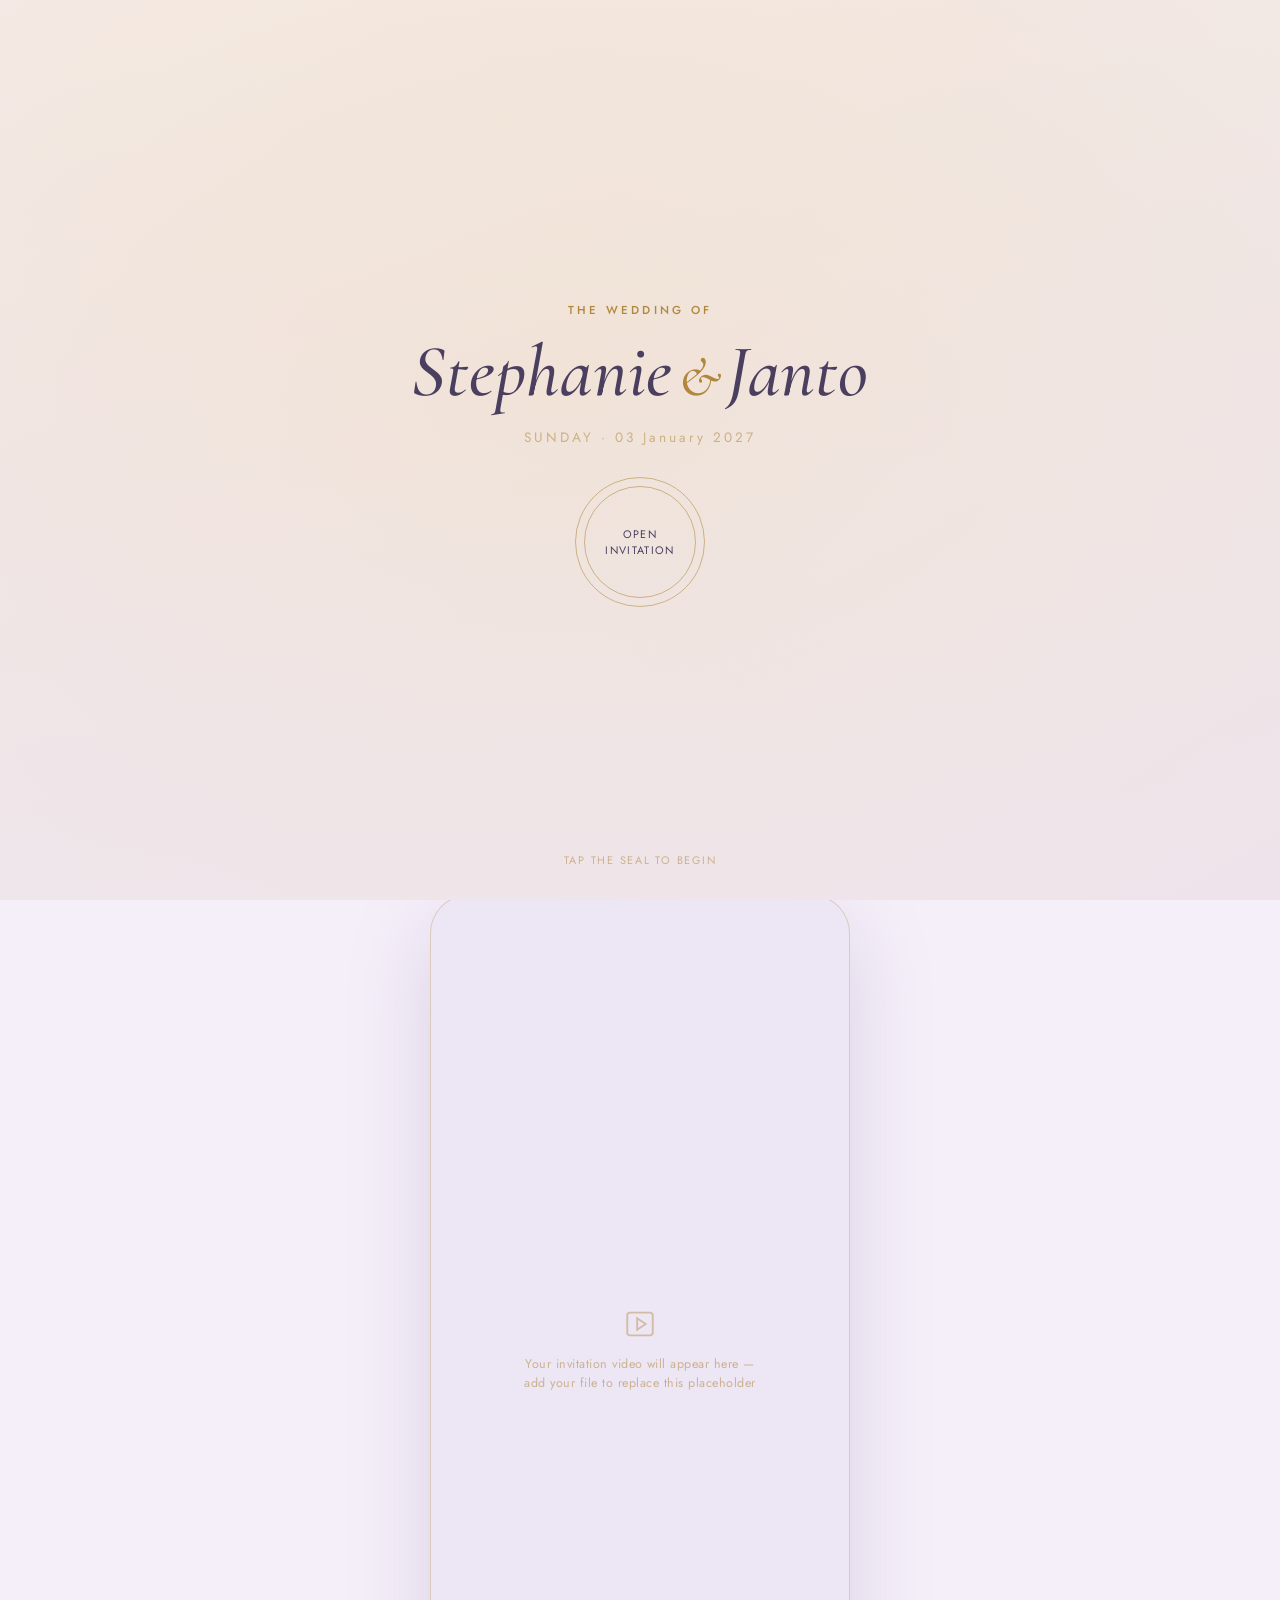
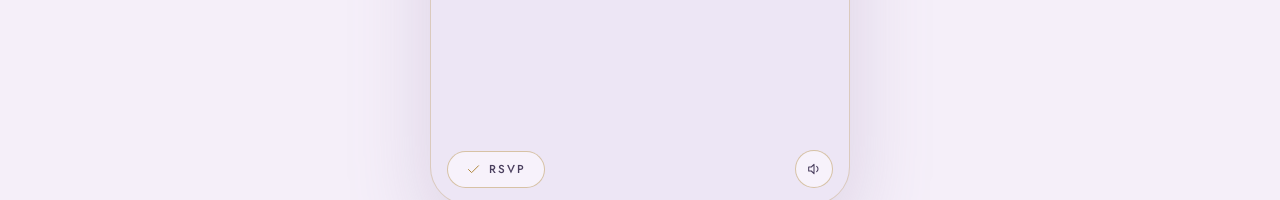
==== index.html @ 6a2a3f67 "add validation for guest invitation links with error message display" ====
<!DOCTYPE html>
<html lang="en">
<head>
<meta charset="UTF-8">
<meta name="viewport" content="width=device-width, initial-scale=1.0, viewport-fit=cover">
<title>The Wedding of Stephanie &amp; Janto</title>

<link rel="preconnect" href="https://fonts.googleapis.com">
<link rel="preconnect" href="https://fonts.gstatic.com" crossorigin>
<link href="https://fonts.googleapis.com/css2?family=Cormorant+Garamond:ital,wght@0,400;0,500;0,600;1,500;1,600&family=Jost:wght@300;400;500;600&display=swap" rel="stylesheet">

<style>
  /* ============================
     TOKENS
     ============================ */
  :root{
    --ink:        #EDE6F5;   /* misty lilac — page base */
    --ink-deep:   #F5EFF9;   /* pale moonlight */
    --parchment:  #4A3F5E;   /* deep plum — primary text */
    --gold:       #B0873C;   /* antique fairy-gold, readable on light */
    --gold-soft:  rgba(176,135,60,.55);
    --rose:       #D98BA0;   /* blush */
    --charcoal:   #443A57;   /* body text */
    --font-display: 'Cormorant Garamond', serif;
    --font-body:    'Jost', sans-serif;
    --ease: cubic-bezier(.65,0,.35,1);
  }

  *{ box-sizing:border-box; margin:0; padding:0; }
  html{
    scroll-behavior:smooth;
    scrollbar-width:none;       /* Firefox */
    -ms-overflow-style:none;    /* old Edge/IE */
  }
  html::-webkit-scrollbar{ display:none; }  /* Chrome / Safari / new Edge */
  body{
    background:var(--ink);
    color:var(--charcoal);
    font-family:var(--font-body);
    -webkit-font-smoothing:antialiased;
    overflow-x:hidden;
    scrollbar-width:none;
    -ms-overflow-style:none;
  }
  body::-webkit-scrollbar{ display:none; }
  img,video{ max-width:100%; display:block; }
  a{ color:inherit; text-decoration:none; }
  button{ font-family:inherit; cursor:pointer; border:none; background:none; }

  :focus-visible{ outline:2px solid var(--gold); outline-offset:4px; }

  .eyebrow{
    font-family:var(--font-body);
    font-size:.72rem;
    letter-spacing:.28em;
    text-transform:uppercase;
    color:var(--gold);
    font-weight:500;
  }
  .eyebrow.center{ text-align:center; }

  /* ============================
     COVER
     ============================ */
  .cover{
    position:relative;
    height:100vh;
    height:100svh;
    min-height:560px;
    width:100%;
    background:var(--ink);
    overflow:hidden;
    display:flex;
    align-items:center;
    justify-content:center;
    text-align:center;
    color:var(--parchment);
  }

  /* Real background video goes here — see comment near <video class="cover-video"> below.
     Until you add one, an animated gradient + drifting sparks stand in for it. */
  .cover-video{
    position:absolute;
    inset:0;
    width:100%;
    height:100%;
    object-fit:cover;
    opacity:.55;
  }

  .cover-ambient{
    position:absolute;
    inset:0;
    background:
      radial-gradient(ellipse at 20% 20%, rgba(240,214,160,.45), transparent 55%),
      radial-gradient(ellipse at 80% 85%, rgba(226,168,190,.42), transparent 55%),
      linear-gradient(160deg, var(--ink-deep), var(--ink) 55%, #DCE8DD 100%);
    background-size:220% 220%;
    animation:driftBg 18s ease-in-out infinite;
  }
  @keyframes driftBg{
    0%,100%{ background-position:0% 30%; }
    50%{ background-position:100% 70%; }
  }

  .spark{
    position:absolute;
    bottom:-10px;
    width:4px;
    height:4px;
    border-radius:50%;
    background:var(--rose);
    opacity:0;
    box-shadow:0 0 6px rgba(217,139,160,.7);
    filter:blur(.3px);
    animation-name:floatUp;
    animation-timing-function:linear;
    animation-iteration-count:infinite;
  }
  @keyframes floatUp{
    0%{ transform:translateY(0) translateX(0); opacity:0; }
    10%{ opacity:.8; }
    90%{ opacity:.5; }
    100%{ transform:translateY(-110svh) translateX(var(--drift,20px)); opacity:0; }
  }

  .cover-veil{
    position:absolute; inset:0;
    background:linear-gradient(180deg, rgba(237,230,245,0) 0%, rgba(237,230,245,.45) 100%);
    pointer-events:none;
  }

  .cover-content{
    position:relative;
    z-index:2;
    padding:0 1.5rem;
    transition:opacity .9s var(--ease), transform .9s var(--ease);
  }

  .cover-content .eyebrow{ margin-bottom:.9rem; }

  .couple-names{
    font-family:var(--font-display);
    font-weight:500;
    font-style:italic;
    font-size:clamp(2.6rem, 9vw, 4.6rem);
    line-height:1.05;
    letter-spacing:.01em;
  }
  .couple-names .amp{
    display:inline-block;
    color:var(--gold);
    font-size:.75em;
    padding:0 .1em;
  }

  .cover-date{
    margin-top:1.1rem;
    font-size:.85rem;
    letter-spacing:.22em;
    color:var(--gold-soft);
  }

  /* ---- personalized "to:" block, filled in by JS from the link's ?to= param ---- */
  .guest-block{
    display:none;
    margin-top:1.7rem;
  }
  .guest-block.show{ display:block; }
  .guest-name{
    font-family:var(--font-display);
    font-style:italic;
    font-size:clamp(1.3rem, 4.5vw, 1.7rem);
    margin-top:.3rem;
    color:var(--parchment);
  }

  .seal-btn{
    position:relative;
    width:112px; height:112px;
    margin:2.4rem auto 0;
    border-radius:50%;
    border:1px solid var(--gold-soft);
    display:flex; align-items:center; justify-content:center;
    color:var(--parchment);
    transition:transform .5s var(--ease), opacity .6s var(--ease);
  }
  .seal-ring{
    position:absolute; inset:-10px;
    border:1px solid var(--gold-soft);
    border-radius:50%;
    animation:spin 22s linear infinite;
  }
  @keyframes spin{ to{ transform:rotate(360deg); } }
  .seal-label{
    font-family:var(--font-body);
    font-size:.68rem;
    letter-spacing:.12em;
    text-transform:uppercase;
    line-height:1.5;
  }
  .seal-btn:hover .seal-label{ color:var(--gold); }

  .scroll-hint{
    position:absolute;
    bottom:2rem; left:50%;
    transform:translateX(-50%);
    z-index:2;
    font-size:.68rem;
    letter-spacing:.16em;
    text-transform:uppercase;
    color:var(--gold-soft);
    transition:opacity .5s var(--ease);
  }

  /* neutral state shown when the ?g= code is missing from the guest list */
  .invalid-note{
    display:none;
    margin:2rem auto 0;
    max-width:300px;
    font-family:var(--font-body);
    font-size:.8rem;
    line-height:1.7;
    letter-spacing:.03em;
    color:var(--parchment);
    opacity:.85;
  }
  .cover.is-invalid .seal-btn,
  .cover.is-invalid .guest-block,
  .cover.is-invalid .cover-date,
  .cover.is-invalid .scroll-hint{ display:none; }
  .cover.is-invalid .invalid-note{ display:block; }

  /* state when the seal has been opened */
  .cover.is-open .cover-content{ opacity:0; transform:translateY(-16px) scale(.97); pointer-events:none; }
  .cover.is-open .scroll-hint{ opacity:0; }
  .cover.is-open .seal-btn{ transform:scale(1.4); opacity:0; }

  /* ============================
     MAIN INVITATION VIDEO
     Fills the entire screen on mobile (this is where the schedule,
     venue, RSVP info, and thank-you note all live now — inside the
     video itself). On wider screens it sits in a phone-shaped frame
     so it doesn't stretch into an oversized letterboxed rectangle.
     ============================ */
  main{ background:var(--ink-deep); }

  .video-section{
    position:relative;
    width:100%;
    height:100vh;
    height:100svh;
    background:var(--ink-deep);
    overflow:hidden;
  }

  .video-inner{
    position:relative;
    width:100%;
    height:100%;
    overflow:hidden;
    background:var(--ink);
  }

  .main-video{
    position:absolute;
    inset:0;
    width:100%;
    height:100%;
    object-fit:cover;
  }

  .video-placeholder{
    position:absolute; inset:0;
    display:flex; flex-direction:column; align-items:center; justify-content:center;
    gap:.9rem;
    color:var(--gold-soft);
    padding:2rem;
    text-align:center;
  }
  .video-placeholder svg{ width:34px; height:34px; opacity:.8; }
  .video-placeholder p{
    font-size:.78rem;
    letter-spacing:.04em;
    line-height:1.5;
    max-width:240px;
  }

  /* personalized caption that fades over the video briefly when it starts */
  .video-caption{
    position:absolute;
    top:9%;
    left:50%;
    transform:translateX(-50%);
    z-index:3;
    text-align:center;
    padding:.7rem 1.6rem;
    border-radius:2px;
    background:linear-gradient(180deg, rgba(245,239,249,.65), transparent);
    opacity:0;
    transition:opacity 1s var(--ease);
    pointer-events:none;
  }
  .video-caption.show{ opacity:1; }
  .video-caption p{
    font-family:var(--font-display);
    font-style:italic;
    color:var(--parchment);
    font-size:clamp(1.1rem, 4vw, 1.4rem);
    margin-top:.2rem;
  }

  /* minimal custom control — replaces the native browser video toolbar */
  .mute-btn{
    position:absolute;
    right:16px;
    bottom:max(16px, env(safe-area-inset-bottom));
    z-index:4;
    width:38px; height:38px;
    border-radius:50%;
    background:rgba(255,252,255,.55);
    backdrop-filter:blur(3px);
    border:1px solid rgba(176,135,60,.45);
    display:flex; align-items:center; justify-content:center;
  }
  .mute-btn svg{ width:16px; height:16px; stroke:var(--parchment); }
  .mute-btn .icon-muted{ display:none; }
  .mute-btn.is-muted .icon-on{ display:none; }
  .mute-btn.is-muted .icon-muted{ display:block; }

  /* RSVP pill — mirrors the mute button, sits bottom-left over the video */
  .rsvp-btn{
    position:absolute;
    left:16px;
    bottom:max(16px, env(safe-area-inset-bottom));
    z-index:4;
    display:inline-flex;
    align-items:center;
    gap:.5rem;
    padding:.6rem 1.15rem;
    border-radius:999px;
    background:rgba(255,252,255,.55);
    backdrop-filter:blur(3px);
    border:1px solid rgba(176,135,60,.45);
    color:var(--parchment);
    font-family:var(--font-body);
    font-size:.72rem;
    letter-spacing:.16em;
    text-transform:uppercase;
    font-weight:500;
    transition:background .3s var(--ease), border-color .3s var(--ease);
  }
  .rsvp-btn:hover{ background:rgba(176,135,60,.18); border-color:var(--gold); }
  .rsvp-btn svg{ width:15px; height:15px; stroke:var(--gold); }

  @media (min-width:780px){
    .video-section{
      display:flex;
      align-items:center;
      justify-content:center;
      padding:3rem;
    }
    .video-inner{
      width:min(420px, 92vw);
      aspect-ratio:9/19.5;
      height:auto;
      border-radius:38px;
      border:1px solid rgba(176,135,60,.3);
      box-shadow:0 30px 80px rgba(150,130,175,.28);
    }
  }

  @media (prefers-reduced-motion: reduce){
    html{ scroll-behavior:auto; }
    .cover-ambient, .seal-ring, .spark{ animation:none !important; }
  }
</style>
</head>
<body>

  <!-- ============================
       COVER
       Swap in a real ambient/background video by uncommenting the
       <source> line below and pointing it at your file. Until then,
       the animated gradient + drifting sparks behind it fill the space.
       ============================ -->
  <section class="cover" id="cover">
    <video class="cover-video" id="coverVideo" autoplay muted loop playsinline>
      <!-- <source src="assets/videos/cover-background.mp4" type="video/mp4"> -->
    </video>
    <div class="cover-ambient" aria-hidden="true"></div>
    <div class="cover-veil"></div>

    <div class="cover-content">
      <p class="eyebrow">The Wedding Of</p>
      <h1 class="couple-names">Stephanie<span class="amp">&amp;</span>Janto</h1>
      <p class="cover-date">SUNDAY · 03 January 2027</p>

      <div class="guest-block" id="guestBlock">
        <p class="eyebrow">To</p>
        <p class="guest-name" id="guestName"></p>
      </div>

      <button class="seal-btn" id="openBtn" aria-label="Open the wedding invitation">
        <span class="seal-ring" aria-hidden="true"></span>
        <span class="seal-label">Open<br>Invitation</span>
      </button>

      <p class="invalid-note" id="invalidNote">
        This invitation link isn&rsquo;t valid.<br>
        Please use the personal link sent to you, or reach out to Stephanie &amp; Janto.
      </p>
    </div>

    <p class="scroll-hint" id="scrollHint">Tap the seal to begin</p>
  </section>

  <main id="mainContent">
    <!-- ============================
         MAIN INVITATION VIDEO
         Uncomment the <source> line and point it at your real file
         (e.g. main-invitation.mp4). This one video now carries the
         schedule, venue, and RSVP info, so there's nothing else on
         the page below the cover.
         ============================ -->
    <section class="video-section">
      <div class="video-inner" id="videoInner">
        <video class="main-video" id="mainVideo" playsinline preload="metadata">
          <!-- <source src="assets/videos/main-invitation.mp4" type="video/mp4"> -->
        </video>
        <div class="video-placeholder" id="videoPlaceholder">
          <svg viewBox="0 0 24 24" fill="none" stroke="currentColor" stroke-width="1.3">
            <polygon points="10 8 16 12 10 16 10 8"></polygon>
            <rect x="3" y="4" width="18" height="16" rx="2"></rect>
          </svg>
          <p>Your invitation video will appear here — add your file to replace this placeholder</p>
        </div>
        <div class="video-caption" id="videoCaption">
          <p class="eyebrow" style="color:var(--gold)">For</p>
          <p id="captionName"></p>
        </div>
        <button class="mute-btn" id="muteBtn" aria-label="Mute or unmute video">
          <svg class="icon-on" viewBox="0 0 24 24" fill="none" stroke-linecap="round" stroke-linejoin="round" stroke-width="1.6">
            <polygon points="4 9 8 9 12 5 12 19 8 15 4 15 4 9"></polygon>
            <path d="M16 8a5 5 0 0 1 0 8"></path>
          </svg>
          <svg class="icon-muted" viewBox="0 0 24 24" fill="none" stroke-linecap="round" stroke-linejoin="round" stroke-width="1.6">
            <polygon points="4 9 8 9 12 5 12 19 8 15 4 15 4 9"></polygon>
            <line x1="16" y1="8" x2="21" y2="13"></line>
            <line x1="21" y1="8" x2="16" y2="13"></line>
          </svg>
        </button>
        <a class="rsvp-btn" id="rsvpBtn" href="#" target="_blank" rel="noopener">
          <svg viewBox="0 0 24 24" fill="none" stroke-linecap="round" stroke-linejoin="round" stroke-width="1.6">
            <path d="M20 6L9 17l-5-5"></path>
          </svg>
          RSVP
        </a>
      </div>
    </section>
  </main>

<script>
  // ============================================================
  //  GUEST LIST  —  the only names that get a personalized invite
  //  ------------------------------------------------------------
  //  Each guest gets a private code; their link is  yoursite.com/?g=CODE
  //  Add one line per guest below:  code : 'Full Name'.
  //
  //  Pick codes that are hard to guess (6+ random chars), e.g.
  //  the sample ones below. Give each guest ONLY their own link.
  //
  //  NOTE: because this is a static page with no server, the list
  //  still lives in the page source — anyone opening DevTools can
  //  read it. This stops casual link-editing / param-swapping; it
  //  is not a hard security wall. The reception's own name check
  //  at the door remains the real gate.
  // ============================================================
 var GUESTS = {
    'wnp25d': 'Julio Kolopitawondal',
  };

  // ---- read the invite code from the link, e.g. yoursite.com/?g=k7f2a9 ----
  var inviteCode = (new URLSearchParams(window.location.search).get('g') || '').trim();
  var guestName = null;
  var invalidInvite = false;

  if (inviteCode){
    if (Object.prototype.hasOwnProperty.call(GUESTS, inviteCode)){
      guestName = GUESTS[inviteCode];
    } else {
      // code present but not on the list → block, show neutral message
      invalidInvite = true;
    }
  }
  // (no code at all → generic invite: names + seal, but no personalized "To:")

  if (invalidInvite){
    document.getElementById('cover').classList.add('is-invalid');
  } else if (guestName){
    document.getElementById('guestName').textContent = guestName;
    document.getElementById('guestBlock').classList.add('show');
    document.getElementById('captionName').textContent = guestName;
  }

  // ---- RSVP button → Google Form, prefilled with the guest name ----
  // TODO: swap these two placeholders for your real form.
  //   1. RSVP_FORM_URL — open your form, click "Send" → link icon, copy the /viewform URL.
  //   2. RSVP_NAME_ENTRY — in the form click ⋮ → "Get pre-filled link", type a dummy name,
  //      submit, and copy the "entry.XXXXXXX" id from the resulting URL.
  var RSVP_FORM_URL   = 'https://docs.google.com/forms/d/e/YOUR_FORM_ID/viewform';
  var RSVP_NAME_ENTRY = 'entry.123456789';
  (function(){
    var url = RSVP_FORM_URL;
    if (guestName){
      url += (url.indexOf('?') === -1 ? '?' : '&')
           + 'usp=pp_url&' + RSVP_NAME_ENTRY + '=' + encodeURIComponent(guestName);
    }
    document.getElementById('rsvpBtn').href = url;
  })();

  // ---- ambient sparks ----
  (function(){
    var ambient = document.querySelector('.cover-ambient');
    var count = window.matchMedia('(prefers-reduced-motion: reduce)').matches ? 0 : 22;
    for (var i = 0; i < count; i++){
      var s = document.createElement('span');
      s.className = 'spark';
      s.style.left = (Math.random()*100) + '%';
      s.style.setProperty('--drift', (Math.random()*40-20) + 'px');
      s.style.animationDuration = (7 + Math.random()*8) + 's';
      s.style.animationDelay = (Math.random()*10) + 's';
      ambient.appendChild(s);
    }
  })();

  // ---- open the invitation ----
  var cover = document.getElementById('cover');
  var openBtn = document.getElementById('openBtn');
  var mainVideo = document.getElementById('mainVideo');
  var coverVideo = document.getElementById('coverVideo');

  openBtn.addEventListener('click', function(){
    cover.classList.add('is-open');

    // Try to autoplay the main video now — this click is a genuine user
    // gesture, so browsers will allow audio (unlike autoplay on page load).
    if (mainVideo.querySelector('source')) {
      mainVideo.play().catch(function(){ /* ignored: user can hit play manually */ });
    }

    setTimeout(function(){
      document.getElementById('mainContent').scrollIntoView({ behavior:'smooth' });
    }, 350);

    // Once the seal animation + scroll finish, the cover is off-screen, so
    // clear the "is-open" state. That restores the cover to its full look
    // (names + seal) for when the guest scrolls back up to it.
    setTimeout(function(){
      cover.classList.remove('is-open');
    }, 1100);
  });

  // ---- hide the video placeholder once a real source loads ----
  var placeholder = document.getElementById('videoPlaceholder');
  mainVideo.addEventListener('loadeddata', function(){ placeholder.style.display = 'none'; });
  coverVideo.addEventListener('loadeddata', function(){ coverVideo.style.opacity = '.55'; });

  // ---- no native toolbar, so tapping the video toggles play/pause ----
  var videoInner = document.getElementById('videoInner');
  videoInner.addEventListener('click', function(e){
    if (e.target.closest('#muteBtn')) return; // let the mute button handle its own tap
    if (!mainVideo.querySelector('source')) return;
    if (mainVideo.paused){ mainVideo.play().catch(function(){}); }
    else{ mainVideo.pause(); }
  });

  // ---- custom mute toggle, replaces the native volume control ----
  var muteBtn = document.getElementById('muteBtn');
  muteBtn.addEventListener('click', function(e){
    e.stopPropagation();
    mainVideo.muted = !mainVideo.muted;
    muteBtn.classList.toggle('is-muted', mainVideo.muted);
  });

  // ---- show the "for [name]" caption once, the first time the video plays ----
  var captionShown = false;
  var videoCaption = document.getElementById('videoCaption');
  mainVideo.addEventListener('play', function(){
    if (captionShown || !guestName) return;
    captionShown = true;
    videoCaption.classList.add('show');
    setTimeout(function(){ videoCaption.classList.remove('show'); }, 4500);
  });
</script>

</body>
</html>
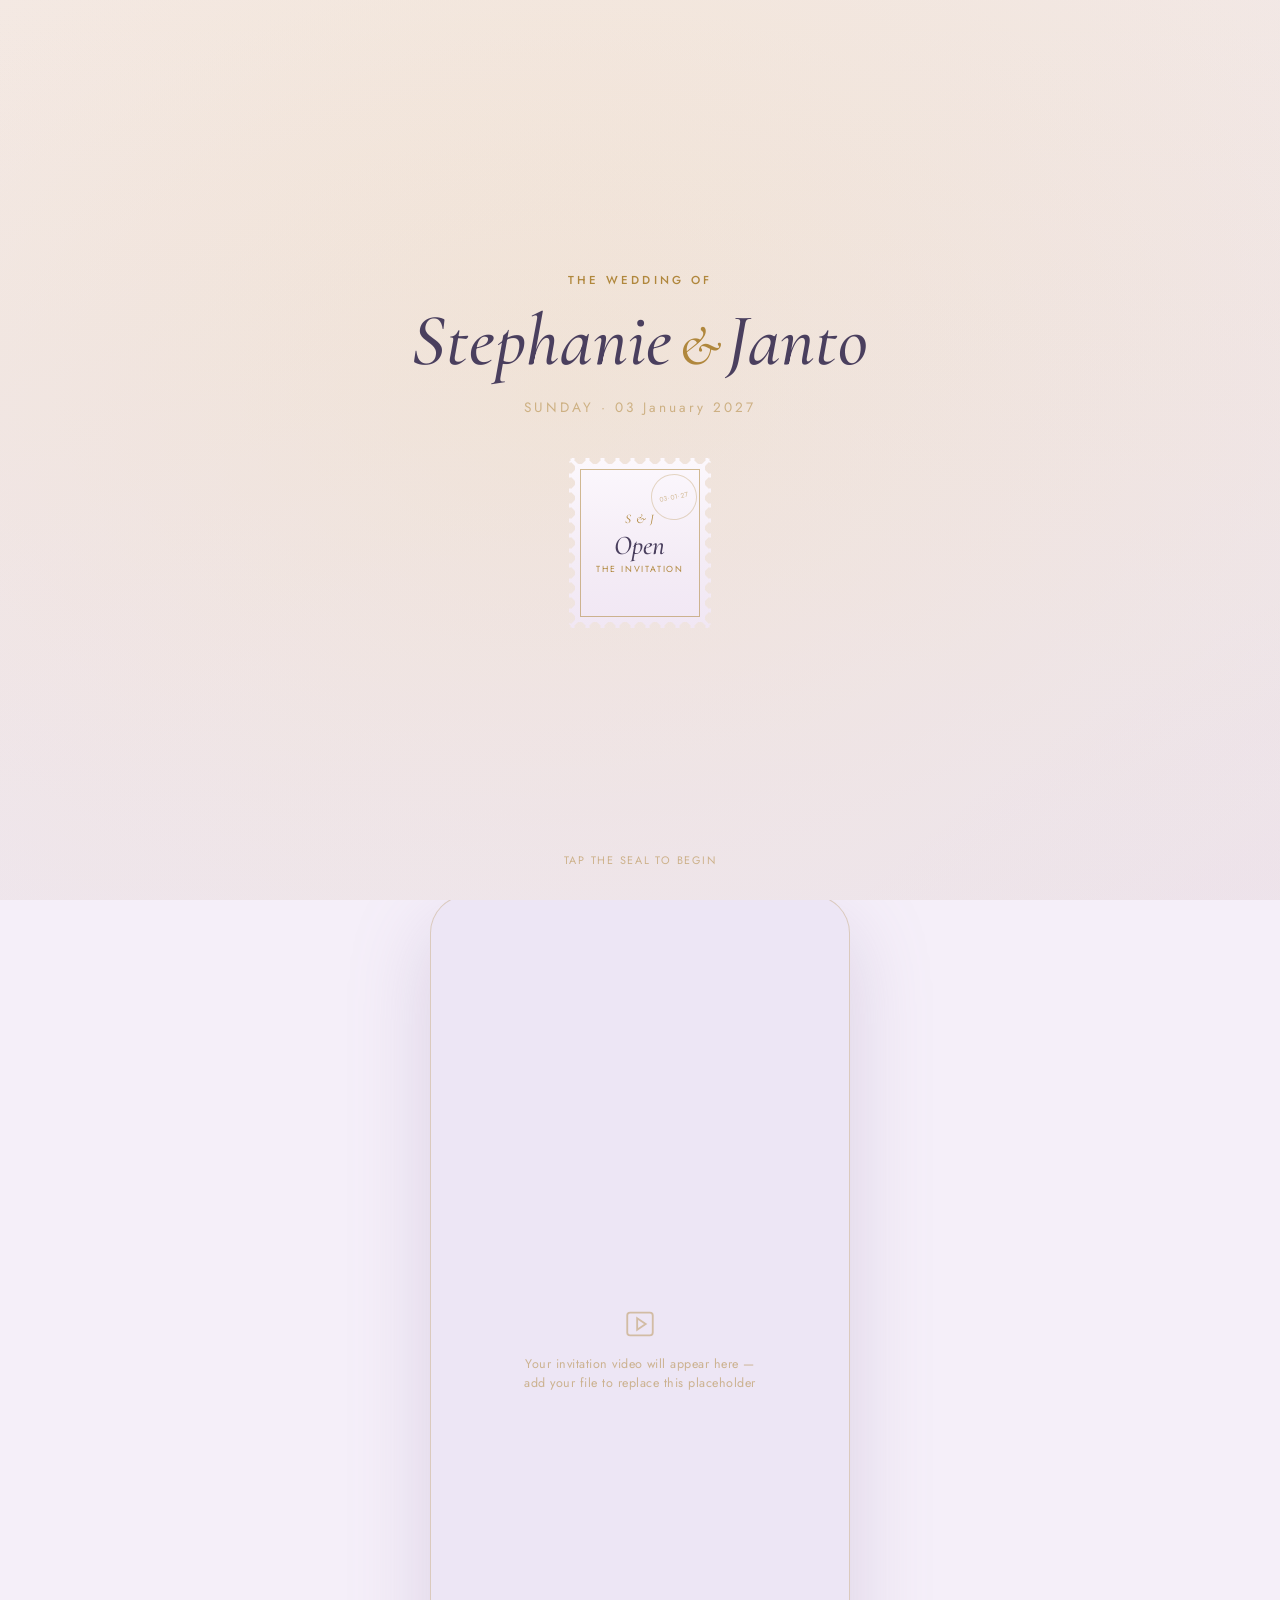
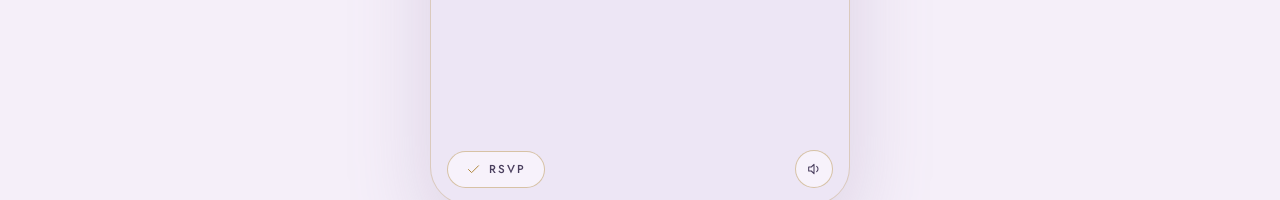
==== commit 099dd3f2: "enhance invitation button design with new styles and postmark details" ====
--- a/index.html
+++ b/index.html
@@ -175,31 +175,95 @@
     color:var(--parchment);
   }
 
+  /* postage-stamp seal — perforated paper edge, inner frame, monogram + postmark */
   .seal-btn{
+    --perf:6px;           /* notch radius */
+    --gap:15px;           /* spacing between notches */
     position:relative;
-    width:112px; height:112px;
-    margin:2.4rem auto 0;
-    border-radius:50%;
+    width:142px; height:170px;
+    margin:2.6rem auto 0;
+    border:none;
+    padding:14px;
+    background:
+      linear-gradient(180deg, #FCF8FD, #F4ECF6 60%, #F1E7F4);
+    /* four edge masks intersected → notches on every side */
+    -webkit-mask:
+      radial-gradient(var(--perf) at 50% 0,    #0000 97%, #000) 50% 0    / var(--gap) 100% repeat-x,
+      radial-gradient(var(--perf) at 50% 100%, #0000 97%, #000) 50% 100% / var(--gap) 100% repeat-x,
+      radial-gradient(var(--perf) at 0 50%,    #0000 97%, #000) 0 50%    / 100% var(--gap) repeat-y,
+      radial-gradient(var(--perf) at 100% 50%, #0000 97%, #000) 100% 50% / 100% var(--gap) repeat-y;
+    -webkit-mask-composite:source-in;
+            mask:
+      radial-gradient(var(--perf) at 50% 0,    #0000 97%, #000) 50% 0    / var(--gap) 100% repeat-x,
+      radial-gradient(var(--perf) at 50% 100%, #0000 97%, #000) 50% 100% / var(--gap) 100% repeat-x,
+      radial-gradient(var(--perf) at 0 50%,    #0000 97%, #000) 0 50%    / 100% var(--gap) repeat-y,
+      radial-gradient(var(--perf) at 100% 50%, #0000 97%, #000) 100% 50% / 100% var(--gap) repeat-y;
+            mask-composite:intersect;
+    /* box-shadow is clipped by the mask, so lift with a drop-shadow filter */
+    filter:drop-shadow(0 10px 22px rgba(176,135,60,.22)) drop-shadow(0 3px 8px rgba(217,139,160,.18));
+    display:flex;
+    flex-direction:column;
+    align-items:center;
+    justify-content:center;
+    gap:.4rem;
+    transition:transform .5s var(--ease), opacity .6s var(--ease), filter .45s var(--ease);
+  }
+  /* inner ruled frame just inside the perforations */
+  .seal-frame{
+    position:absolute; inset:11px;
     border:1px solid var(--gold-soft);
-    display:flex; align-items:center; justify-content:center;
+    pointer-events:none;
+  }
+  .seal-label{
+    position:relative;
+    z-index:1;
+    display:flex;
+    flex-direction:column;
+    align-items:center;
+    gap:.28rem;
+  }
+  .stamp-mono{
+    font-family:var(--font-display);
+    font-style:italic;
+    font-size:.82rem;
+    letter-spacing:.06em;
+    color:var(--gold);
+  }
+  .seal-verb{
+    font-family:var(--font-display);
+    font-style:italic;
+    font-weight:500;
+    font-size:1.7rem;
+    line-height:1;
     color:var(--parchment);
-    transition:transform .5s var(--ease), opacity .6s var(--ease);
-  }
-  .seal-ring{
-    position:absolute; inset:-10px;
+  }
+  .seal-sub{
+    font-family:var(--font-body);
+    font-size:.55rem;
+    letter-spacing:.2em;
+    text-transform:uppercase;
+    color:var(--gold);
+  }
+  /* faux circular postmark, top-right */
+  .stamp-postmark{
+    position:absolute;
+    top:16px; right:14px;
+    width:46px; height:46px;
     border:1px solid var(--gold-soft);
     border-radius:50%;
-    animation:spin 22s linear infinite;
-  }
-  @keyframes spin{ to{ transform:rotate(360deg); } }
-  .seal-label{
+    display:flex; align-items:center; justify-content:center;
     font-family:var(--font-body);
-    font-size:.68rem;
-    letter-spacing:.12em;
-    text-transform:uppercase;
-    line-height:1.5;
-  }
-  .seal-btn:hover .seal-label{ color:var(--gold); }
+    font-size:.42rem;
+    letter-spacing:.06em;
+    color:var(--gold);
+    opacity:.55;
+    transform:rotate(-12deg);
+    pointer-events:none;
+  }
+  .seal-btn:hover{
+    transform:translateY(-3px);
+    filter:drop-shadow(0 16px 30px rgba(217,139,160,.30)) drop-shadow(0 4px 10px rgba(176,135,60,.24));
+  }
 
   .scroll-hint{
     position:absolute;
@@ -372,7 +436,7 @@
 
   @media (prefers-reduced-motion: reduce){
     html{ scroll-behavior:auto; }
-    .cover-ambient, .seal-ring, .spark{ animation:none !important; }
+    .cover-ambient, .spark{ animation:none !important; }
   }
 </style>
 </head>
@@ -402,8 +466,13 @@
       </div>
 
       <button class="seal-btn" id="openBtn" aria-label="Open the wedding invitation">
-        <span class="seal-ring" aria-hidden="true"></span>
-        <span class="seal-label">Open<br>Invitation</span>
+        <span class="seal-frame" aria-hidden="true"></span>
+        <span class="stamp-postmark" aria-hidden="true">03·01·27</span>
+        <span class="seal-label">
+          <span class="stamp-mono">S &amp; J</span>
+          <span class="seal-verb">Open</span>
+          <span class="seal-sub">the invitation</span>
+        </span>
       </button>
 
       <p class="invalid-note" id="invalidNote">
@@ -476,10 +545,68 @@
   //  is not a hard security wall. The reception's own name check
   //  at the door remains the real gate.
   // ============================================================
- var GUESTS = {
-    'wnp25d': 'Julio Kolopitawondal',
+
+  var GUESTS = {
+    'r45bvv': 'Julio Kolopitawondal',
+    'z16na1': 'Ayu Gracia',
+    '5pii8r': 'Dyah Annisa',
+    '51yq04': 'Jelia Lolindu',
+    '0og6y7': 'Adinda Manueke',
+    '0c38nb': 'Adityano Ratu',
+    'p8uv5n': 'Dipta P',
+    'p1jx86': 'Hendriawan Jumawan',
+    'fd233t': 'Patricia Adam',
+    'inzahv': 'Raisa Maringka',
+    'w2pxq6': 'Ryan J',
+    'qgbisy': 'Elwene Lintong',
+    'o38f71': 'Julia Wowor',
+    'rhtj95': 'Astrid Mongi',
+    '4bdw2l': 'Switly Mait',
+    'kany8m': 'Erik Parera',
+    'vxbd2n': 'Clara Warouw',
+    'kwblxv': 'Michelle Surentu',
+    'h44eui': 'Nata',
+    'r8brzk': 'Aney Turambi',
+    'all76f': 'Ling-ling',
+    '6dvnlj': 'Martino',
+    'jxjlsi': 'Grady Wantah',
+    '4ez2fg': 'Junior Lakat',
+    '6oh6xw': 'Aron Kaligis',
+    'kq6t80': 'Billy Rewah',
+    '6nayyh': 'Haryo Hartoyo',
+    'j8n1ud': 'Mariska Tanauma',
+    't5psam': 'Monica Tangka',
+    'eb5j8n': 'Ai',
+    'dic1ve': 'Nikita Lengkey',
+    'dnasez': 'Pingkan Kenda',
+    'ejz7zd': 'Stevani Andries',
+    '9nr3de': 'Kezi Pangemanan',
+    '1b8zg7': 'Richi Lala',
+    '0fo5ux': 'Valdo Palenewen',
+    'vd4nan': 'Henry Burhan & Jes',
+    's144ik': 'Ziby Makalew',
+    'ibioln': 'Cika',
+    'k9xke2': 'Ecei',
+    '5gj8oo': 'Stevan',
+    'uunf5c': 'Maynard',
+    'y9p3oa': 'Riry',
+    'fv58eh': 'Jojo',
+    '4e39mt': 'Seyla',
+    'r7bgoq': 'Abe',
+    'uyph5k': 'Beny',
+    '68qr9x': 'Ipin',
+    'hro05h': 'Del',
+    'zfmi3l': 'Ika Pankey',
+    '08am87': 'Ika Kason',
+    '6wjb9k': 'Yoga',
+    'ziwf5i': 'Cindry',
+    'wfxuxn': 'Tinut',
+    'tjj8rm': 'Gead',
+    '090jl6': 'Ifer',
+    'xviguk': 'Dada',
+    'pd2vmg': 'Mas Aiko',
   };
-
+  
   // ---- read the invite code from the link, e.g. yoursite.com/?g=k7f2a9 ----
   var inviteCode = (new URLSearchParams(window.location.search).get('g') || '').trim();
   var guestName = null;
@@ -503,16 +630,20 @@
     document.getElementById('captionName').textContent = guestName;
   }
 
-  // ---- RSVP button → Google Form, prefilled with the guest name ----
-  // TODO: swap these two placeholders for your real form.
-  //   1. RSVP_FORM_URL — open your form, click "Send" → link icon, copy the /viewform URL.
-  //   2. RSVP_NAME_ENTRY — in the form click ⋮ → "Get pre-filled link", type a dummy name,
-  //      submit, and copy the "entry.XXXXXXX" id from the resulting URL.
-  var RSVP_FORM_URL   = 'https://docs.google.com/forms/d/e/YOUR_FORM_ID/viewform';
-  var RSVP_NAME_ENTRY = 'entry.123456789';
+  // ---- RSVP button → Google Form ----
+  //  Form: https://forms.gle/nsnKdqSS8TMA3Z9a8  (resolved to the /viewform URL below)
+  //
+  //  OPTIONAL name prefill: to auto-fill the guest's name into the form's
+  //  "What are the names of people attending?" field, put its entry id in
+  //  RSVP_NAME_ENTRY below. To find it: open the form → ⋮ menu →
+  //  "Get pre-filled link" → type any name in that field → "Get link" → copy
+  //  the entry.XXXXXXX from the URL it gives you. Leave it '' to just open the
+  //  blank form (guest types their own name).
+  var RSVP_FORM_URL   = 'https://docs.google.com/forms/d/e/1FAIpQLScWu-VI0XFzGH-HxtOQJRL5R8c9BN-IjrU79B0zQteBrMduCA/viewform';
+  var RSVP_NAME_ENTRY = ''; // e.g. 'entry.123456789'
   (function(){
     var url = RSVP_FORM_URL;
-    if (guestName){
+    if (guestName && RSVP_NAME_ENTRY){
       url += (url.indexOf('?') === -1 ? '?' : '&')
            + 'usp=pp_url&' + RSVP_NAME_ENTRY + '=' + encodeURIComponent(guestName);
     }
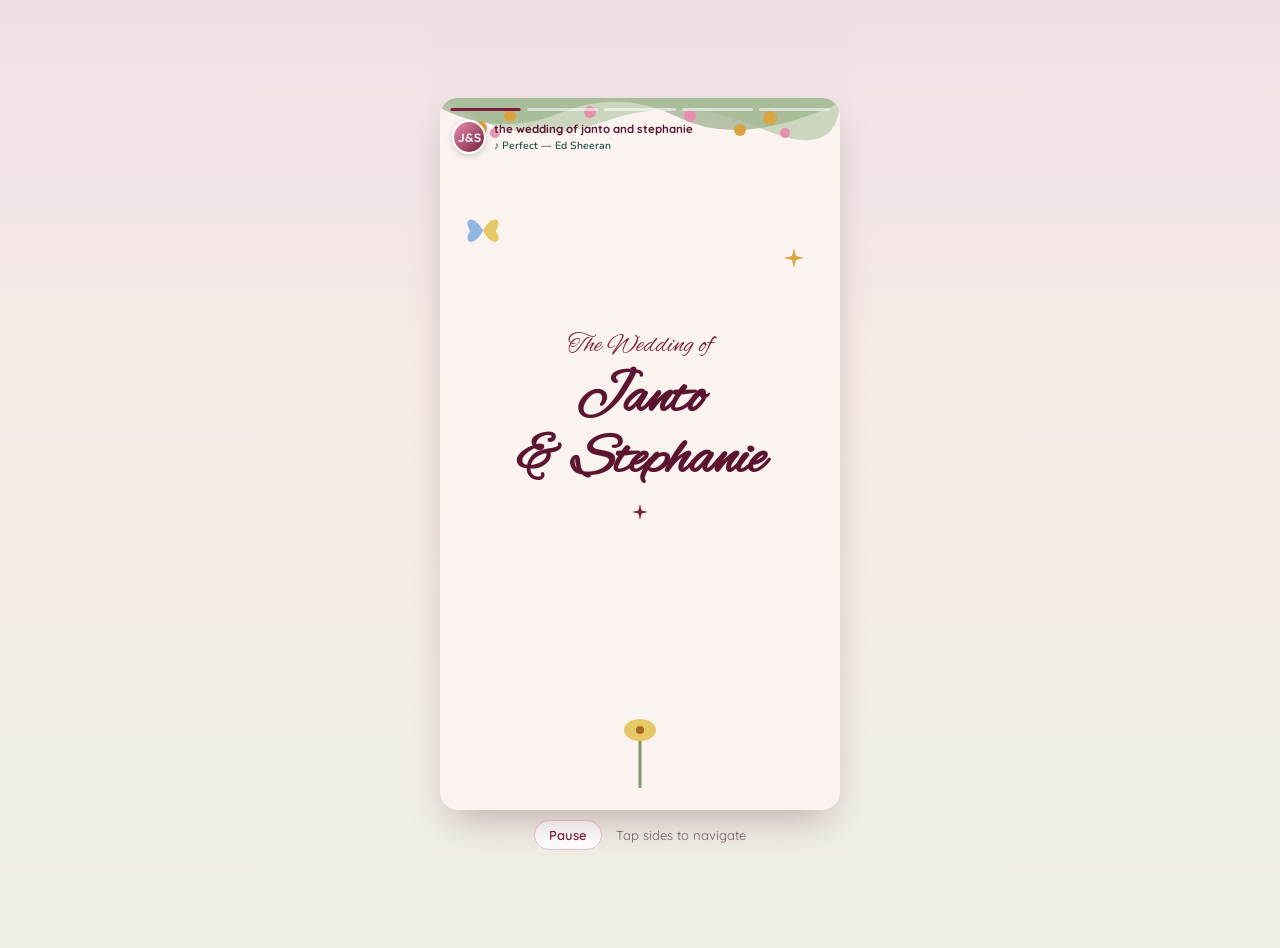
==== commit dfc7e472: "update index html" ====
--- a/index.html
+++ b/index.html
@@ -1,729 +1,470 @@
 <!DOCTYPE html>
-<html lang="en">
+<html lang="id">
 <head>
 <meta charset="UTF-8">
-<meta name="viewport" content="width=device-width, initial-scale=1.0, viewport-fit=cover">
-<title>The Wedding of Stephanie &amp; Janto</title>
-
+<meta name="viewport" content="width=device-width, initial-scale=1.0">
+<title>Janto &amp; Stephanie — Save the Date</title>
 <link rel="preconnect" href="https://fonts.googleapis.com">
 <link rel="preconnect" href="https://fonts.gstatic.com" crossorigin>
-<link href="https://fonts.googleapis.com/css2?family=Cormorant+Garamond:ital,wght@0,400;0,500;0,600;1,500;1,600&family=Jost:wght@300;400;500;600&display=swap" rel="stylesheet">
-
+<link href="https://fonts.googleapis.com/css2?family=Alex+Brush&family=Quicksand:wght@500;600;700&family=Nunito:wght@400;600;700&display=swap" rel="stylesheet">
 <style>
-  /* ============================
-     TOKENS
-     ============================ */
   :root{
-    --ink:        #EDE6F5;   /* misty lilac — page base */
-    --ink-deep:   #F5EFF9;   /* pale moonlight */
-    --parchment:  #4A3F5E;   /* deep plum — primary text */
-    --gold:       #B0873C;   /* antique fairy-gold, readable on light */
-    --gold-soft:  rgba(176,135,60,.55);
-    --rose:       #D98BA0;   /* blush */
-    --charcoal:   #443A57;   /* body text */
-    --font-display: 'Cormorant Garamond', serif;
-    --font-body:    'Jost', sans-serif;
-    --ease: cubic-bezier(.65,0,.35,1);
-  }
-
-  *{ box-sizing:border-box; margin:0; padding:0; }
-  html{
-    scroll-behavior:smooth;
-    scrollbar-width:none;       /* Firefox */
-    -ms-overflow-style:none;    /* old Edge/IE */
-  }
-  html::-webkit-scrollbar{ display:none; }  /* Chrome / Safari / new Edge */
-  body{
-    background:var(--ink);
-    color:var(--charcoal);
-    font-family:var(--font-body);
-    -webkit-font-smoothing:antialiased;
-    overflow-x:hidden;
-    scrollbar-width:none;
-    -ms-overflow-style:none;
-  }
-  body::-webkit-scrollbar{ display:none; }
-  img,video{ max-width:100%; display:block; }
-  a{ color:inherit; text-decoration:none; }
-  button{ font-family:inherit; cursor:pointer; border:none; background:none; }
-
-  :focus-visible{ outline:2px solid var(--gold); outline-offset:4px; }
+    --cream:#fbf3ef;
+    --cream-2:#f7e9e4;
+    --burgundy:#7a1f3d;
+    --burgundy-dark:#5c1530;
+    --rose:#e58fae;
+    --rose-light:#f2c1d5;
+    --teal:#234d4d;
+    --teal-light:#33685f;
+    --gold:#d9a441;
+    --sage:#7f9a72;
+    --ink:#3b2b30;
+  }
+  *{box-sizing:border-box;}
+  html,body{
+    margin:0;padding:0;
+    background:linear-gradient(180deg,#efe0e6,#f7ece7 40%,#eef0e4);
+    font-family:'Nunito',sans-serif;
+    color:var(--ink);
+    min-height:100vh;
+    display:flex;align-items:center;justify-content:center;
+    padding:24px 12px;
+  }
+  .stage-wrap{
+    display:flex;flex-direction:column;align-items:center;gap:10px;
+  }
+  .stage{
+    position:relative;
+    width:min(92vw,400px);
+    aspect-ratio:9/16;
+    background:var(--cream);
+    border-radius:18px;
+    overflow:hidden;
+    box-shadow:0 18px 40px -12px rgba(90,30,50,0.35);
+  }
+  .progress{
+    position:absolute;top:10px;left:10px;right:10px;
+    display:flex;gap:6px;z-index:50;
+  }
+  .seg{
+    flex:1;height:3px;border-radius:3px;
+    background:rgba(255,255,255,0.55);
+    overflow:hidden;cursor:pointer;
+  }
+  .seg-fill{
+    height:100%;width:0%;background:var(--burgundy);
+    border-radius:3px;
+  }
+  .seg-fill.grow{animation:growfill linear forwards;}
+  .seg-fill.full{width:100%;}
+  @keyframes growfill{from{width:0%;}to{width:100%;}}
+
+  .tap-zone{
+    position:absolute;top:0;bottom:0;width:50%;z-index:40;
+    cursor:pointer;
+  }
+  .tap-left{left:0;}
+  .tap-right{right:0;}
+
+  .slide{
+    position:absolute;inset:0;
+    opacity:0;
+    transition:opacity .5s ease;
+    pointer-events:none;
+    display:flex;flex-direction:column;align-items:center;
+    padding:34px 22px 22px;
+    text-align:center;
+    overflow:hidden;
+  }
+  .slide.active{opacity:1;pointer-events:auto;}
+
+  .fade{opacity:0;transform:translateY(10px);}
+  .slide.active .fade{animation:fadeUp .7s ease forwards;}
+  .slide.active .fade.d1{animation-delay:.05s;}
+  .slide.active .fade.d2{animation-delay:.2s;}
+  .slide.active .fade.d3{animation-delay:.35s;}
+  .slide.active .fade.d4{animation-delay:.5s;}
+  .slide.active .fade.d5{animation-delay:.65s;}
+  @keyframes fadeUp{to{opacity:1;transform:translateY(0);}}
 
   .eyebrow{
-    font-family:var(--font-body);
-    font-size:.72rem;
-    letter-spacing:.28em;
-    text-transform:uppercase;
-    color:var(--gold);
-    font-weight:500;
-  }
-  .eyebrow.center{ text-align:center; }
-
-  /* ============================
-     COVER
-     ============================ */
-  .cover{
-    position:relative;
-    height:100vh;
-    height:100svh;
-    min-height:560px;
-    width:100%;
-    background:var(--ink);
+    font-family:'Alex Brush',cursive;
+    font-size:26px;color:var(--burgundy);
+    margin:0 0 2px;
+  }
+  .title-names{
+    font-family:'Alex Brush',cursive;
+    font-size:58px;line-height:1.05;
+    color:var(--burgundy-dark);
+    margin:6px 0;
+  }
+
+  /* garland top */
+  .garland{width:100%;position:absolute;top:0;left:0;}
+
+  /* floating sparkles & butterflies */
+  .sparkle{position:absolute;color:var(--gold);}
+  .sparkle svg{width:100%;height:100%;display:block;}
+  .twinkle{animation:twinkle 2.4s ease-in-out infinite;}
+  @keyframes twinkle{0%,100%{opacity:.35;transform:scale(.8);}50%{opacity:1;transform:scale(1.05);}}
+
+  .butterfly{position:absolute;animation:flutter 5s ease-in-out infinite;}
+  @keyframes flutter{
+    0%,100%{transform:translate(0,0) rotate(-4deg);}
+    50%{transform:translate(6px,-10px) rotate(6deg);}
+  }
+
+  /* arch portrait frame */
+  .arch-frame{position:relative;}
+  .ledge{fill:none;}
+
+  .names-lockup{
+    font-family:'Alex Brush',cursive;
+    font-size:34px;color:var(--burgundy-dark);
+    margin:14px 0 2px;
+  }
+  .parent-label{
+    font-family:'Quicksand',sans-serif;
+    font-weight:600;font-size:13px;
+    color:var(--teal);letter-spacing:.02em;
+    margin:0 0 2px;
+  }
+  .parent-names{
+    font-family:'Nunito',sans-serif;
+    font-size:14.5px;color:var(--ink);
+    line-height:1.5;max-width:280px;
+  }
+
+  .std-header{
+    font-family:'Alex Brush',cursive;
+    font-size:44px;color:var(--burgundy);
+    margin:8px 0 4px;
+  }
+  .month-label{
+    font-family:'Quicksand',sans-serif;
+    font-weight:700;font-size:20px;
+    letter-spacing:.06em;color:var(--burgundy-dark);
+    margin:0 0 14px;
+  }
+  .cal-row{
+    display:flex;align-items:center;justify-content:center;gap:9px;
+    margin-bottom:18px;flex-wrap:wrap;
+  }
+  .cal-day{
+    font-family:'Quicksand',sans-serif;font-weight:600;
+    font-size:13px;color:var(--teal);
+    display:flex;flex-direction:column;align-items:center;gap:3px;
+  }
+  .cal-day .num{font-size:15px;font-weight:700;color:var(--ink);}
+  .cal-hero{
+    width:64px;height:64px;
+    display:flex;align-items:center;justify-content:center;flex-direction:column;
+    position:relative;flex-shrink:0;
+  }
+  .cal-hero svg{position:absolute;inset:0;width:100%;height:100%;}
+  .cal-hero .lbl{font-family:'Quicksand',sans-serif;font-weight:700;font-size:11px;color:var(--burgundy-dark);z-index:2;}
+  .cal-hero .num{font-family:'Quicksand',sans-serif;font-weight:700;font-size:20px;color:var(--burgundy-dark);z-index:2;}
+
+  .event-block{margin:10px 0 16px;max-width:300px;}
+  .event-title{
+    font-family:'Quicksand',sans-serif;font-weight:700;
+    font-size:15px;color:var(--rose);letter-spacing:.05em;
+    text-transform:uppercase;margin:0 0 4px;
+  }
+  .event-time{font-family:'Nunito',sans-serif;font-weight:700;font-size:14px;color:var(--ink);margin:0 0 2px;}
+  .event-loc{
+    font-family:'Nunito',sans-serif;font-weight:700;font-size:14.5px;
+    color:var(--burgundy-dark);display:flex;align-items:center;gap:5px;justify-content:center;
+  }
+
+  .bg-decor{position:absolute;inset:0;pointer-events:none;z-index:0;}
+
+  .ig-header{
+    position:absolute;top:22px;left:12px;right:64px;z-index:45;
+    display:flex;align-items:center;gap:8px;
+  }
+  .ig-avatar{
+    width:34px;height:34px;border-radius:50%;flex-shrink:0;
+    background:linear-gradient(135deg,var(--rose),var(--burgundy));
+    display:flex;align-items:center;justify-content:center;
+    border:2px solid #fff;box-shadow:0 2px 6px rgba(0,0,0,0.18);
     overflow:hidden;
-    display:flex;
-    align-items:center;
-    justify-content:center;
-    text-align:center;
-    color:var(--parchment);
-  }
-
-  /* Real background video goes here — see comment near <video class="cover-video"> below.
-     Until you add one, an animated gradient + drifting sparks stand in for it. */
-  .cover-video{
-    position:absolute;
-    inset:0;
-    width:100%;
-    height:100%;
-    object-fit:cover;
-    opacity:.55;
-  }
-
-  .cover-ambient{
-    position:absolute;
-    inset:0;
-    background:
-      radial-gradient(ellipse at 20% 20%, rgba(240,214,160,.45), transparent 55%),
-      radial-gradient(ellipse at 80% 85%, rgba(226,168,190,.42), transparent 55%),
-      linear-gradient(160deg, var(--ink-deep), var(--ink) 55%, #DCE8DD 100%);
-    background-size:220% 220%;
-    animation:driftBg 18s ease-in-out infinite;
-  }
-  @keyframes driftBg{
-    0%,100%{ background-position:0% 30%; }
-    50%{ background-position:100% 70%; }
-  }
-
-  .spark{
-    position:absolute;
-    bottom:-10px;
-    width:4px;
-    height:4px;
-    border-radius:50%;
-    background:var(--rose);
-    opacity:0;
-    box-shadow:0 0 6px rgba(217,139,160,.7);
-    filter:blur(.3px);
-    animation-name:floatUp;
-    animation-timing-function:linear;
-    animation-iteration-count:infinite;
-  }
-  @keyframes floatUp{
-    0%{ transform:translateY(0) translateX(0); opacity:0; }
-    10%{ opacity:.8; }
-    90%{ opacity:.5; }
-    100%{ transform:translateY(-110svh) translateX(var(--drift,20px)); opacity:0; }
-  }
-
-  .cover-veil{
-    position:absolute; inset:0;
-    background:linear-gradient(180deg, rgba(237,230,245,0) 0%, rgba(237,230,245,.45) 100%);
-    pointer-events:none;
-  }
-
-  .cover-content{
-    position:relative;
-    z-index:2;
-    padding:0 1.5rem;
-    transition:opacity .9s var(--ease), transform .9s var(--ease);
-  }
-
-  .cover-content .eyebrow{ margin-bottom:.9rem; }
-
-  .couple-names{
-    font-family:var(--font-display);
-    font-weight:500;
-    font-style:italic;
-    font-size:clamp(2.6rem, 9vw, 4.6rem);
-    line-height:1.05;
-    letter-spacing:.01em;
-  }
-  .couple-names .amp{
-    display:inline-block;
-    color:var(--gold);
-    font-size:.75em;
-    padding:0 .1em;
-  }
-
-  .cover-date{
-    margin-top:1.1rem;
-    font-size:.85rem;
-    letter-spacing:.22em;
-    color:var(--gold-soft);
-  }
-
-  /* ---- personalized "to:" block, filled in by JS from the link's ?to= param ---- */
-  .guest-block{
-    display:none;
-    margin-top:1.7rem;
-  }
-  .guest-block.show{ display:block; }
-  .guest-name{
-    font-family:var(--font-display);
-    font-style:italic;
-    font-size:clamp(1.3rem, 4.5vw, 1.7rem);
-    margin-top:.3rem;
-    color:var(--parchment);
-  }
-
-  /* postage-stamp seal — perforated paper edge, inner frame, monogram + postmark */
-  .seal-btn{
-    --perf:6px;           /* notch radius */
-    --gap:15px;           /* spacing between notches */
-    position:relative;
-    width:142px; height:170px;
-    margin:2.6rem auto 0;
-    border:none;
-    padding:14px;
-    background:
-      linear-gradient(180deg, #FCF8FD, #F4ECF6 60%, #F1E7F4);
-    /* four edge masks intersected → notches on every side */
-    -webkit-mask:
-      radial-gradient(var(--perf) at 50% 0,    #0000 97%, #000) 50% 0    / var(--gap) 100% repeat-x,
-      radial-gradient(var(--perf) at 50% 100%, #0000 97%, #000) 50% 100% / var(--gap) 100% repeat-x,
-      radial-gradient(var(--perf) at 0 50%,    #0000 97%, #000) 0 50%    / 100% var(--gap) repeat-y,
-      radial-gradient(var(--perf) at 100% 50%, #0000 97%, #000) 100% 50% / 100% var(--gap) repeat-y;
-    -webkit-mask-composite:source-in;
-            mask:
-      radial-gradient(var(--perf) at 50% 0,    #0000 97%, #000) 50% 0    / var(--gap) 100% repeat-x,
-      radial-gradient(var(--perf) at 50% 100%, #0000 97%, #000) 50% 100% / var(--gap) 100% repeat-x,
-      radial-gradient(var(--perf) at 0 50%,    #0000 97%, #000) 0 50%    / 100% var(--gap) repeat-y,
-      radial-gradient(var(--perf) at 100% 50%, #0000 97%, #000) 100% 50% / 100% var(--gap) repeat-y;
-            mask-composite:intersect;
-    /* box-shadow is clipped by the mask, so lift with a drop-shadow filter */
-    filter:drop-shadow(0 10px 22px rgba(176,135,60,.22)) drop-shadow(0 3px 8px rgba(217,139,160,.18));
-    display:flex;
-    flex-direction:column;
-    align-items:center;
-    justify-content:center;
-    gap:.4rem;
-    transition:transform .5s var(--ease), opacity .6s var(--ease), filter .45s var(--ease);
-  }
-  /* inner ruled frame just inside the perforations */
-  .seal-frame{
-    position:absolute; inset:11px;
-    border:1px solid var(--gold-soft);
-    pointer-events:none;
-  }
-  .seal-label{
-    position:relative;
-    z-index:1;
-    display:flex;
-    flex-direction:column;
-    align-items:center;
-    gap:.28rem;
-  }
-  .stamp-mono{
-    font-family:var(--font-display);
-    font-style:italic;
-    font-size:.82rem;
-    letter-spacing:.06em;
-    color:var(--gold);
-  }
-  .seal-verb{
-    font-family:var(--font-display);
-    font-style:italic;
-    font-weight:500;
-    font-size:1.7rem;
-    line-height:1;
-    color:var(--parchment);
-  }
-  .seal-sub{
-    font-family:var(--font-body);
-    font-size:.55rem;
-    letter-spacing:.2em;
-    text-transform:uppercase;
-    color:var(--gold);
-  }
-  /* faux circular postmark, top-right */
-  .stamp-postmark{
-    position:absolute;
-    top:16px; right:14px;
-    width:46px; height:46px;
-    border:1px solid var(--gold-soft);
-    border-radius:50%;
-    display:flex; align-items:center; justify-content:center;
-    font-family:var(--font-body);
-    font-size:.42rem;
-    letter-spacing:.06em;
-    color:var(--gold);
-    opacity:.55;
-    transform:rotate(-12deg);
-    pointer-events:none;
-  }
-  .seal-btn:hover{
-    transform:translateY(-3px);
-    filter:drop-shadow(0 16px 30px rgba(217,139,160,.30)) drop-shadow(0 4px 10px rgba(176,135,60,.24));
-  }
-
-  .scroll-hint{
-    position:absolute;
-    bottom:2rem; left:50%;
-    transform:translateX(-50%);
-    z-index:2;
-    font-size:.68rem;
-    letter-spacing:.16em;
-    text-transform:uppercase;
-    color:var(--gold-soft);
-    transition:opacity .5s var(--ease);
-  }
-
-  /* neutral state shown when the ?g= code is missing from the guest list */
-  .invalid-note{
-    display:none;
-    margin:2rem auto 0;
-    max-width:300px;
-    font-family:var(--font-body);
-    font-size:.8rem;
-    line-height:1.7;
-    letter-spacing:.03em;
-    color:var(--parchment);
-    opacity:.85;
-  }
-  .cover.is-invalid .seal-btn,
-  .cover.is-invalid .guest-block,
-  .cover.is-invalid .cover-date,
-  .cover.is-invalid .scroll-hint{ display:none; }
-  .cover.is-invalid .invalid-note{ display:block; }
-
-  /* state when the seal has been opened */
-  .cover.is-open .cover-content{ opacity:0; transform:translateY(-16px) scale(.97); pointer-events:none; }
-  .cover.is-open .scroll-hint{ opacity:0; }
-  .cover.is-open .seal-btn{ transform:scale(1.4); opacity:0; }
-
-  /* ============================
-     MAIN INVITATION VIDEO
-     Fills the entire screen on mobile (this is where the schedule,
-     venue, RSVP info, and thank-you note all live now — inside the
-     video itself). On wider screens it sits in a phone-shaped frame
-     so it doesn't stretch into an oversized letterboxed rectangle.
-     ============================ */
-  main{ background:var(--ink-deep); }
-
-  .video-section{
-    position:relative;
-    width:100%;
-    height:100vh;
-    height:100svh;
-    background:var(--ink-deep);
-    overflow:hidden;
-  }
-
-  .video-inner{
-    position:relative;
-    width:100%;
-    height:100%;
-    overflow:hidden;
-    background:var(--ink);
-  }
-
-  .main-video{
-    position:absolute;
-    inset:0;
-    width:100%;
-    height:100%;
-    object-fit:cover;
-  }
-
-  .video-placeholder{
-    position:absolute; inset:0;
-    display:flex; flex-direction:column; align-items:center; justify-content:center;
-    gap:.9rem;
-    color:var(--gold-soft);
-    padding:2rem;
-    text-align:center;
-  }
-  .video-placeholder svg{ width:34px; height:34px; opacity:.8; }
-  .video-placeholder p{
-    font-size:.78rem;
-    letter-spacing:.04em;
-    line-height:1.5;
-    max-width:240px;
-  }
-
-  /* personalized caption that fades over the video briefly when it starts */
-  .video-caption{
-    position:absolute;
-    top:9%;
-    left:50%;
-    transform:translateX(-50%);
-    z-index:3;
-    text-align:center;
-    padding:.7rem 1.6rem;
-    border-radius:2px;
-    background:linear-gradient(180deg, rgba(245,239,249,.65), transparent);
-    opacity:0;
-    transition:opacity 1s var(--ease);
-    pointer-events:none;
-  }
-  .video-caption.show{ opacity:1; }
-  .video-caption p{
-    font-family:var(--font-display);
-    font-style:italic;
-    color:var(--parchment);
-    font-size:clamp(1.1rem, 4vw, 1.4rem);
-    margin-top:.2rem;
-  }
-
-  /* minimal custom control — replaces the native browser video toolbar */
-  .mute-btn{
-    position:absolute;
-    right:16px;
-    bottom:max(16px, env(safe-area-inset-bottom));
-    z-index:4;
-    width:38px; height:38px;
-    border-radius:50%;
-    background:rgba(255,252,255,.55);
-    backdrop-filter:blur(3px);
-    border:1px solid rgba(176,135,60,.45);
-    display:flex; align-items:center; justify-content:center;
-  }
-  .mute-btn svg{ width:16px; height:16px; stroke:var(--parchment); }
-  .mute-btn .icon-muted{ display:none; }
-  .mute-btn.is-muted .icon-on{ display:none; }
-  .mute-btn.is-muted .icon-muted{ display:block; }
-
-  /* RSVP pill — mirrors the mute button, sits bottom-left over the video */
-  .rsvp-btn{
-    position:absolute;
-    left:16px;
-    bottom:max(16px, env(safe-area-inset-bottom));
-    z-index:4;
-    display:inline-flex;
-    align-items:center;
-    gap:.5rem;
-    padding:.6rem 1.15rem;
-    border-radius:999px;
-    background:rgba(255,252,255,.55);
-    backdrop-filter:blur(3px);
-    border:1px solid rgba(176,135,60,.45);
-    color:var(--parchment);
-    font-family:var(--font-body);
-    font-size:.72rem;
-    letter-spacing:.16em;
-    text-transform:uppercase;
-    font-weight:500;
-    transition:background .3s var(--ease), border-color .3s var(--ease);
-  }
-  .rsvp-btn:hover{ background:rgba(176,135,60,.18); border-color:var(--gold); }
-  .rsvp-btn svg{ width:15px; height:15px; stroke:var(--gold); }
-
-  @media (min-width:780px){
-    .video-section{
-      display:flex;
-      align-items:center;
-      justify-content:center;
-      padding:3rem;
-    }
-    .video-inner{
-      width:min(420px, 92vw);
-      aspect-ratio:9/19.5;
-      height:auto;
-      border-radius:38px;
-      border:1px solid rgba(176,135,60,.3);
-      box-shadow:0 30px 80px rgba(150,130,175,.28);
-    }
-  }
-
+  }
+  .ig-avatar img{width:100%;height:100%;object-fit:cover;display:block;}
+  .ig-avatar span{
+    font-family:'Quicksand',sans-serif;font-weight:700;font-size:12px;color:#fff;
+  }
+  .ig-text{text-align:left;min-width:0;}
+  .ig-title{
+    margin:0;font-family:'Quicksand',sans-serif;font-weight:700;font-size:11.5px;
+    color:var(--burgundy-dark);text-shadow:0 1px 4px rgba(255,255,255,0.85);
+    white-space:nowrap;overflow:hidden;text-overflow:ellipsis;
+  }
+  .ig-song{
+    margin:2px 0 0;font-family:'Nunito',sans-serif;font-weight:600;font-size:10.5px;
+    color:var(--teal);display:flex;align-items:center;gap:3px;
+    text-shadow:0 1px 4px rgba(255,255,255,0.85);
+    white-space:nowrap;overflow:hidden;text-overflow:ellipsis;
+  }
+
+  .controls{
+    display:flex;gap:14px;align-items:center;
+    font-family:'Quicksand',sans-serif;font-size:13px;color:#7a5c66;
+  }
+  .btn{
+    border:1px solid var(--rose-light);background:#fff;
+    color:var(--burgundy);border-radius:20px;
+    padding:6px 14px;font-family:'Quicksand',sans-serif;
+    font-weight:600;font-size:13px;cursor:pointer;
+  }
+  .btn:hover{background:var(--cream-2);}
   @media (prefers-reduced-motion: reduce){
-    html{ scroll-behavior:auto; }
-    .cover-ambient, .spark{ animation:none !important; }
+    .twinkle,.butterfly,.seg-fill.grow{animation:none !important;}
   }
 </style>
 </head>
 <body>
-
-  <!-- ============================
-       COVER
-       Swap in a real ambient/background video by uncommenting the
-       <source> line below and pointing it at your file. Until then,
-       the animated gradient + drifting sparks behind it fill the space.
-       ============================ -->
-  <section class="cover" id="cover">
-    <video class="cover-video" id="coverVideo" autoplay muted loop playsinline>
-      <!-- <source src="assets/videos/cover-background.mp4" type="video/mp4"> -->
-    </video>
-    <div class="cover-ambient" aria-hidden="true"></div>
-    <div class="cover-veil"></div>
-
-    <div class="cover-content">
-      <p class="eyebrow">The Wedding Of</p>
-      <h1 class="couple-names">Stephanie<span class="amp">&amp;</span>Janto</h1>
-      <p class="cover-date">SUNDAY · 03 January 2027</p>
-
-      <div class="guest-block" id="guestBlock">
-        <p class="eyebrow">To</p>
-        <p class="guest-name" id="guestName"></p>
-      </div>
-
-      <button class="seal-btn" id="openBtn" aria-label="Open the wedding invitation">
-        <span class="seal-frame" aria-hidden="true"></span>
-        <span class="stamp-postmark" aria-hidden="true">03·01·27</span>
-        <span class="seal-label">
-          <span class="stamp-mono">S &amp; J</span>
-          <span class="seal-verb">Open</span>
-          <span class="seal-sub">the invitation</span>
-        </span>
-      </button>
-
-      <p class="invalid-note" id="invalidNote">
-        This invitation link isn&rsquo;t valid.<br>
-        Please use the personal link sent to you, or reach out to Stephanie &amp; Janto.
-      </p>
-    </div>
-
-    <p class="scroll-hint" id="scrollHint">Tap the seal to begin</p>
-  </section>
-
-  <main id="mainContent">
-    <!-- ============================
-         MAIN INVITATION VIDEO
-         Uncomment the <source> line and point it at your real file
-         (e.g. main-invitation.mp4). This one video now carries the
-         schedule, venue, and RSVP info, so there's nothing else on
-         the page below the cover.
-         ============================ -->
-    <section class="video-section">
-      <div class="video-inner" id="videoInner">
-        <video class="main-video" id="mainVideo" playsinline preload="metadata">
-          <!-- <source src="assets/videos/main-invitation.mp4" type="video/mp4"> -->
-        </video>
-        <div class="video-placeholder" id="videoPlaceholder">
-          <svg viewBox="0 0 24 24" fill="none" stroke="currentColor" stroke-width="1.3">
-            <polygon points="10 8 16 12 10 16 10 8"></polygon>
-            <rect x="3" y="4" width="18" height="16" rx="2"></rect>
-          </svg>
-          <p>Your invitation video will appear here — add your file to replace this placeholder</p>
+<div class="stage-wrap">
+  <div class="stage" id="stage">
+    <div class="progress" id="progress"></div>
+
+    <!-- Instagram-story-style header: avatar, title, song (edit text below to customize) -->
+    <div class="ig-header">
+      <div class="ig-avatar">
+        <!-- Swap the <span> for <img src="your-photo.jpg" alt=""> to use a real profile picture -->
+        <span>J&amp;S</span>
+      </div>
+      <div class="ig-text">
+        <p class="ig-title">the wedding of janto and stephanie</p>
+        <p class="ig-song">♪ <span id="songName">Perfect — Ed Sheeran</span></p>
+      </div>
+    </div>
+
+
+    <!-- SLIDE 1: TITLE -->
+    <div class="slide" data-duration="4200">
+      <svg class="garland" viewBox="0 0 400 130" preserveAspectRatio="none">
+        <path d="M0 10 Q60 40 120 15 T240 20 T400 5 V0 H0 Z" fill="#7f9a72" opacity="0.55"/>
+        <path d="M0 0 Q80 55 160 25 T320 30 T400 0 V0 H0 Z" fill="#9db98e" opacity="0.5"/>
+        <g fill="#d9a441"><circle cx="40" cy="30" r="7"/><circle cx="70" cy="18" r="6"/><circle cx="330" cy="20" r="7"/><circle cx="300" cy="32" r="6"/></g>
+        <g fill="#e58fae"><circle cx="150" cy="14" r="6"/><circle cx="250" cy="18" r="6"/><circle cx="55" cy="35" r="5"/><circle cx="345" cy="35" r="5"/></g>
+      </svg>
+
+      <div class="butterfly" style="top:120px;left:26px;width:34px;height:26px;">
+        <svg viewBox="0 0 40 30"><path d="M20 15 C10 -5 -5 0 5 15 C-5 30 10 35 20 15 Z" fill="#8fb7e0"/><path d="M20 15 C30 -5 45 0 35 15 C45 30 30 35 20 15 Z" fill="#e6c866"/></svg>
+      </div>
+      <div class="sparkle twinkle" style="top:150px;right:36px;width:20px;height:20px;">
+        <svg viewBox="0 0 20 20"><path d="M10 0 L12 8 L20 10 L12 12 L10 20 L8 12 L0 10 L8 8 Z" fill="var(--gold)"/></svg>
+      </div>
+
+      <div style="flex:1;display:flex;flex-direction:column;align-items:center;justify-content:center;">
+        <p class="eyebrow fade d1">The Wedding of</p>
+        <h1 class="title-names fade d2">Janto<br>&amp; Stephanie</h1>
+        <div class="sparkle twinkle fade d3" style="position:relative;width:16px;height:16px;margin-top:6px;">
+          <svg viewBox="0 0 20 20"><path d="M10 0 L12 8 L20 10 L12 12 L10 20 L8 12 L0 10 L8 8 Z" fill="var(--burgundy)"/></svg>
         </div>
-        <div class="video-caption" id="videoCaption">
-          <p class="eyebrow" style="color:var(--gold)">For</p>
-          <p id="captionName"></p>
+      </div>
+
+      <svg class="fade d4" width="90" height="70" viewBox="0 0 90 70">
+        <path d="M45 70 C45 40 45 20 45 15" stroke="#7f9a72" stroke-width="3" fill="none" stroke-linecap="round"/>
+        <ellipse cx="45" cy="12" rx="16" ry="11" fill="#e6c866"/>
+        <circle cx="45" cy="12" r="4" fill="#a5661f"/>
+      </svg>
+    </div>
+
+    <!-- SLIDE 2: PORTRAIT DUET + FOUNTAIN -->
+    <div class="slide" data-duration="4200">
+      <div class="sparkle twinkle fade d1" style="top:10px;left:50%;transform:translateX(-50%);width:22px;height:22px;">
+        <svg viewBox="0 0 20 20"><path d="M10 0 C10 8 14 10 20 10 C14 10 10 12 10 20 C10 12 6 10 0 10 C6 10 10 8 10 0 Z" fill="var(--rose)"/></svg>
+      </div>
+
+      <div style="display:flex;gap:14px;margin-top:34px;" class="fade d2">
+        <svg class="arch-frame" width="118" height="150" viewBox="0 0 118 150">
+          <path d="M10 140 L10 62 A49 49 0 0 1 108 62 L108 140 Z" fill="var(--teal)" stroke="var(--rose)" stroke-width="6"/>
+          <rect x="6" y="138" width="106" height="8" rx="3" fill="var(--rose)"/>
+          <!-- bride mini -->
+          <path d="M59 70 c-16 0 -22 16 -22 30 l0 30 l44 0 l0 -30 c0 -14 -6 -30 -22 -30z" fill="#fff"/>
+          <circle cx="59" cy="80" r="13" fill="#f0c8a6"/>
+          <path d="M46 76 q13 -16 26 0 q3 10 -3 16 q-10 -4 -20 0 q-6 -6 -3 -16z" fill="#ffffff" opacity="0.9"/>
+        </svg>
+        <svg class="arch-frame" width="118" height="150" viewBox="0 0 118 150">
+          <path d="M10 140 L10 62 A49 49 0 0 1 108 62 L108 140 Z" fill="var(--teal)" stroke="var(--rose)" stroke-width="6"/>
+          <rect x="6" y="138" width="106" height="8" rx="3" fill="var(--rose)"/>
+          <!-- groom mini -->
+          <path d="M40 100 q19 -12 38 0 l0 30 l-38 0z" fill="#fdfdfd"/>
+          <circle cx="59" cy="80" r="13" fill="#e8b489"/>
+          <path d="M47 71 q12 -10 24 0 q1 -9 -12 -10 q-13 1 -12 10z" fill="#2b2320"/>
+        </svg>
+      </div>
+
+      <p class="fade d3" style="font-family:'Alex Brush',cursive;font-size:22px;color:var(--burgundy);margin:14px 0 0;">Stephanie &amp; Janto</p>
+
+      <svg class="fade d4" width="150" height="140" viewBox="0 0 150 140" style="margin-top:auto;">
+        <ellipse cx="75" cy="128" rx="60" ry="9" fill="#e9c9a8" opacity="0.6"/>
+        <path d="M55 128 Q75 120 95 128 L92 90 Q75 96 58 90 Z" fill="#e9c9a8"/>
+        <path d="M60 90 Q75 96 90 90 L87 62 Q75 68 63 62 Z" fill="#e9c9a8"/>
+        <rect x="70" y="30" width="10" height="34" fill="#e9c9a8"/>
+        <g stroke="#8fb7e0" stroke-width="2" fill="none" stroke-linecap="round">
+          <line class="drip d-a" x1="60" y1="70" x2="58" y2="86"/>
+          <line class="drip d-b" x1="75" y1="66" x2="75" y2="88"/>
+          <line class="drip d-c" x1="90" y1="70" x2="92" y2="86"/>
+          <line class="drip d-a" x1="65" y1="98" x2="62" y2="118"/>
+          <line class="drip d-b" x1="85" y1="98" x2="88" y2="118"/>
+        </g>
+      </svg>
+    </div>
+
+    <!-- SLIDE 3: BRIDE -->
+    <div class="slide" data-duration="4200">
+      <div class="sparkle twinkle fade d1" style="top:14px;left:20px;width:20px;height:20px;">
+        <svg viewBox="0 0 20 20"><path d="M10 0 L12 8 L20 10 L12 12 L10 20 L8 12 L0 10 L8 8 Z" fill="var(--gold)"/></svg>
+      </div>
+      <svg class="fade d2" width="140" height="170" viewBox="0 0 140 170" style="margin-top:26px;">
+        <path d="M14 160 L14 74 A56 56 0 0 1 126 74 L126 160 Z" fill="var(--teal)" stroke="var(--rose)" stroke-width="7"/>
+        <rect x="9" y="157" width="122" height="10" rx="4" fill="var(--rose)"/>
+        <path d="M70 82 c-19 0 -27 19 -27 36 l0 40 l54 0 l0 -40 c0 -17 -8 -36 -27 -36z" fill="#ffffff"/>
+        <circle cx="70" cy="94" r="16" fill="#f0c8a6"/>
+        <path d="M54 88 q16 -20 32 0 q4 12 -4 20 q-12 -5 -24 0 q-8 -8 -4 -20z" fill="#fdfdfd" opacity="0.95"/>
+        <path d="M62 94 q8 6 16 0" stroke="#8a5a3b" stroke-width="1.6" fill="none" stroke-linecap="round"/>
+      </svg>
+      <p class="names-lockup fade d3">Stephanie Parera</p>
+      <p class="parent-label fade d4">Putri dari</p>
+      <p class="parent-names fade d4">Bapak Billy Parera &amp;<br>Ibu Jeanny Boyoh</p>
+    </div>
+
+    <!-- SLIDE 4: GROOM -->
+    <div class="slide" data-duration="4200">
+      <div class="sparkle twinkle fade d1" style="top:14px;right:20px;width:20px;height:20px;">
+        <svg viewBox="0 0 20 20"><path d="M10 0 L12 8 L20 10 L12 12 L10 20 L8 12 L0 10 L8 8 Z" fill="var(--gold)"/></svg>
+      </div>
+      <svg class="fade d2" width="140" height="170" viewBox="0 0 140 170" style="margin-top:26px;">
+        <path d="M14 160 L14 74 A56 56 0 0 1 126 74 L126 160 Z" fill="var(--teal)" stroke="var(--rose)" stroke-width="7"/>
+        <rect x="9" y="157" width="122" height="10" rx="4" fill="var(--rose)"/>
+        <path d="M46 120 q24 -15 48 0 l0 40 l-48 0z" fill="#fdfdfd"/>
+        <path d="M64 120 l6 8 l6 -8" stroke="#dcdcdc" stroke-width="2" fill="none"/>
+        <circle cx="70" cy="94" r="16" fill="#e8b489"/>
+        <path d="M55 84 q15 -13 30 0 q1 -11 -15 -12 q-16 1 -15 12z" fill="#241d1a"/>
+      </svg>
+      <p class="names-lockup fade d3">Janto Motulo</p>
+      <p class="parent-label fade d4">Putra dari</p>
+      <p class="parent-names fade d4">Bapak Jansen Motulo &amp;<br>Ibu Tilly Pijoh</p>
+    </div>
+
+    <!-- SLIDE 5: SAVE THE DATE -->
+    <div class="slide" data-duration="6500" style="justify-content:flex-start;padding-top:44px;">
+      <div class="butterfly" style="top:6px;right:22px;width:28px;height:22px;">
+        <svg viewBox="0 0 40 30"><path d="M20 15 C10 -5 -5 0 5 15 C-5 30 10 35 20 15 Z" fill="#e6a8c2"/><path d="M20 15 C30 -5 45 0 35 15 C45 30 30 35 20 15 Z" fill="#8fb7e0"/></svg>
+      </div>
+      <h2 class="std-header fade d1">Save the Date</h2>
+      <p class="month-label fade d1">JANUARI 2027</p>
+
+      <div class="cal-row fade d2">
+        <div class="cal-hero">
+          <svg viewBox="0 0 64 64"><path d="M32 4 C14 4 4 16 4 32 C4 48 14 60 32 60 C50 60 60 48 60 32 C60 16 50 4 32 4 Z" fill="none" stroke="var(--burgundy)" stroke-width="3"/></svg>
+          <span class="lbl">MINGGU</span><span class="num">3</span>
         </div>
-        <button class="mute-btn" id="muteBtn" aria-label="Mute or unmute video">
-          <svg class="icon-on" viewBox="0 0 24 24" fill="none" stroke-linecap="round" stroke-linejoin="round" stroke-width="1.6">
-            <polygon points="4 9 8 9 12 5 12 19 8 15 4 15 4 9"></polygon>
-            <path d="M16 8a5 5 0 0 1 0 8"></path>
-          </svg>
-          <svg class="icon-muted" viewBox="0 0 24 24" fill="none" stroke-linecap="round" stroke-linejoin="round" stroke-width="1.6">
-            <polygon points="4 9 8 9 12 5 12 19 8 15 4 15 4 9"></polygon>
-            <line x1="16" y1="8" x2="21" y2="13"></line>
-            <line x1="21" y1="8" x2="16" y2="13"></line>
-          </svg>
-        </button>
-        <a class="rsvp-btn" id="rsvpBtn" href="#" target="_blank" rel="noopener">
-          <svg viewBox="0 0 24 24" fill="none" stroke-linecap="round" stroke-linejoin="round" stroke-width="1.6">
-            <path d="M20 6L9 17l-5-5"></path>
-          </svg>
-          RSVP
-        </a>
-      </div>
-    </section>
-  </main>
+        <div class="cal-day"><span>Sen</span><span class="num">4</span></div>
+        <div class="cal-day"><span>Sel</span><span class="num">5</span></div>
+        <div class="cal-day"><span>Rab</span><span class="num">6</span></div>
+        <div class="cal-day"><span>Kam</span><span class="num">7</span></div>
+        <div class="cal-day"><span>Jum</span><span class="num">8</span></div>
+        <div class="cal-day"><span>Sab</span><span class="num">9</span></div>
+      </div>
+
+      <div class="event-block fade d3">
+        <p class="event-title">Pemberkatan Nikah</p>
+        <p class="event-time">Pukul 10.00 WITA</p>
+        <p class="event-loc">📍 Gereja GMIM "Rut" Woloan</p>
+      </div>
+
+      <div class="event-block fade d4">
+        <p class="event-title">Resepsi</p>
+        <p class="event-time">Pukul 12.00 WITA</p>
+        <p class="event-loc">📍 Jhoanie</p>
+      </div>
+
+      <svg class="fade d5" width="90" height="60" viewBox="0 0 90 60" style="margin-top:auto;">
+        <path d="M45 60 C45 35 45 20 45 15" stroke="#7f9a72" stroke-width="3" fill="none" stroke-linecap="round"/>
+        <ellipse cx="45" cy="12" rx="16" ry="11" fill="#e58fae"/>
+        <circle cx="45" cy="12" r="4" fill="#7a1f3d"/>
+      </svg>
+    </div>
+
+    <div class="tap-zone tap-left" onclick="go(-1)"></div>
+    <div class="tap-zone tap-right" onclick="go(1)"></div>
+  </div>
+
+  <div class="controls">
+    <button class="btn" id="playBtn" onclick="togglePlay()">Pause</button>
+    <span>Tap sides to navigate</span>
+  </div>
+</div>
 
 <script>
-  // ============================================================
-  //  GUEST LIST  —  the only names that get a personalized invite
-  //  ------------------------------------------------------------
-  //  Each guest gets a private code; their link is  yoursite.com/?g=CODE
-  //  Add one line per guest below:  code : 'Full Name'.
-  //
-  //  Pick codes that are hard to guess (6+ random chars), e.g.
-  //  the sample ones below. Give each guest ONLY their own link.
-  //
-  //  NOTE: because this is a static page with no server, the list
-  //  still lives in the page source — anyone opening DevTools can
-  //  read it. This stops casual link-editing / param-swapping; it
-  //  is not a hard security wall. The reception's own name check
-  //  at the door remains the real gate.
-  // ============================================================
-
-  var GUESTS = {
-    'r45bvv': 'Julio Kolopitawondal',
-    'z16na1': 'Ayu Gracia',
-    '5pii8r': 'Dyah Annisa',
-    '51yq04': 'Jelia Lolindu',
-    '0og6y7': 'Adinda Manueke',
-    '0c38nb': 'Adityano Ratu',
-    'p8uv5n': 'Dipta P',
-    'p1jx86': 'Hendriawan Jumawan',
-    'fd233t': 'Patricia Adam',
-    'inzahv': 'Raisa Maringka',
-    'w2pxq6': 'Ryan J',
-    'qgbisy': 'Elwene Lintong',
-    'o38f71': 'Julia Wowor',
-    'rhtj95': 'Astrid Mongi',
-    '4bdw2l': 'Switly Mait',
-    'kany8m': 'Erik Parera',
-    'vxbd2n': 'Clara Warouw',
-    'kwblxv': 'Michelle Surentu',
-    'h44eui': 'Nata',
-    'r8brzk': 'Aney Turambi',
-    'all76f': 'Ling-ling',
-    '6dvnlj': 'Martino',
-    'jxjlsi': 'Grady Wantah',
-    '4ez2fg': 'Junior Lakat',
-    '6oh6xw': 'Aron Kaligis',
-    'kq6t80': 'Billy Rewah',
-    '6nayyh': 'Haryo Hartoyo',
-    'j8n1ud': 'Mariska Tanauma',
-    't5psam': 'Monica Tangka',
-    'eb5j8n': 'Ai',
-    'dic1ve': 'Nikita Lengkey',
-    'dnasez': 'Pingkan Kenda',
-    'ejz7zd': 'Stevani Andries',
-    '9nr3de': 'Kezi Pangemanan',
-    '1b8zg7': 'Richi Lala',
-    '0fo5ux': 'Valdo Palenewen',
-    'vd4nan': 'Henry Burhan & Jes',
-    's144ik': 'Ziby Makalew',
-    'ibioln': 'Cika',
-    'k9xke2': 'Ecei',
-    '5gj8oo': 'Stevan',
-    'uunf5c': 'Maynard',
-    'y9p3oa': 'Riry',
-    'fv58eh': 'Jojo',
-    '4e39mt': 'Seyla',
-    'r7bgoq': 'Abe',
-    'uyph5k': 'Beny',
-    '68qr9x': 'Ipin',
-    'hro05h': 'Del',
-    'zfmi3l': 'Ika Pankey',
-    '08am87': 'Ika Kason',
-    '6wjb9k': 'Yoga',
-    'ziwf5i': 'Cindry',
-    'wfxuxn': 'Tinut',
-    'tjj8rm': 'Gead',
-    '090jl6': 'Ifer',
-    'xviguk': 'Dada',
-    'pd2vmg': 'Mas Aiko',
-  };
-  
-  // ---- read the invite code from the link, e.g. yoursite.com/?g=k7f2a9 ----
-  var inviteCode = (new URLSearchParams(window.location.search).get('g') || '').trim();
-  var guestName = null;
-  var invalidInvite = false;
-
-  if (inviteCode){
-    if (Object.prototype.hasOwnProperty.call(GUESTS, inviteCode)){
-      guestName = GUESTS[inviteCode];
-    } else {
-      // code present but not on the list → block, show neutral message
-      invalidInvite = true;
-    }
-  }
-  // (no code at all → generic invite: names + seal, but no personalized "To:")
-
-  if (invalidInvite){
-    document.getElementById('cover').classList.add('is-invalid');
-  } else if (guestName){
-    document.getElementById('guestName').textContent = guestName;
-    document.getElementById('guestBlock').classList.add('show');
-    document.getElementById('captionName').textContent = guestName;
-  }
-
-  // ---- RSVP button → Google Form ----
-  //  Form: https://forms.gle/nsnKdqSS8TMA3Z9a8  (resolved to the /viewform URL below)
-  //
-  //  OPTIONAL name prefill: to auto-fill the guest's name into the form's
-  //  "What are the names of people attending?" field, put its entry id in
-  //  RSVP_NAME_ENTRY below. To find it: open the form → ⋮ menu →
-  //  "Get pre-filled link" → type any name in that field → "Get link" → copy
-  //  the entry.XXXXXXX from the URL it gives you. Leave it '' to just open the
-  //  blank form (guest types their own name).
-  var RSVP_FORM_URL   = 'https://docs.google.com/forms/d/e/1FAIpQLScWu-VI0XFzGH-HxtOQJRL5R8c9BN-IjrU79B0zQteBrMduCA/viewform';
-  var RSVP_NAME_ENTRY = ''; // e.g. 'entry.123456789'
-  (function(){
-    var url = RSVP_FORM_URL;
-    if (guestName && RSVP_NAME_ENTRY){
-      url += (url.indexOf('?') === -1 ? '?' : '&')
-           + 'usp=pp_url&' + RSVP_NAME_ENTRY + '=' + encodeURIComponent(guestName);
-    }
-    document.getElementById('rsvpBtn').href = url;
-  })();
-
-  // ---- ambient sparks ----
-  (function(){
-    var ambient = document.querySelector('.cover-ambient');
-    var count = window.matchMedia('(prefers-reduced-motion: reduce)').matches ? 0 : 22;
-    for (var i = 0; i < count; i++){
-      var s = document.createElement('span');
-      s.className = 'spark';
-      s.style.left = (Math.random()*100) + '%';
-      s.style.setProperty('--drift', (Math.random()*40-20) + 'px');
-      s.style.animationDuration = (7 + Math.random()*8) + 's';
-      s.style.animationDelay = (Math.random()*10) + 's';
-      ambient.appendChild(s);
-    }
-  })();
-
-  // ---- open the invitation ----
-  var cover = document.getElementById('cover');
-  var openBtn = document.getElementById('openBtn');
-  var mainVideo = document.getElementById('mainVideo');
-  var coverVideo = document.getElementById('coverVideo');
-
-  openBtn.addEventListener('click', function(){
-    cover.classList.add('is-open');
-
-    // Try to autoplay the main video now — this click is a genuine user
-    // gesture, so browsers will allow audio (unlike autoplay on page load).
-    if (mainVideo.querySelector('source')) {
-      mainVideo.play().catch(function(){ /* ignored: user can hit play manually */ });
-    }
-
-    setTimeout(function(){
-      document.getElementById('mainContent').scrollIntoView({ behavior:'smooth' });
-    }, 350);
-
-    // Once the seal animation + scroll finish, the cover is off-screen, so
-    // clear the "is-open" state. That restores the cover to its full look
-    // (names + seal) for when the guest scrolls back up to it.
-    setTimeout(function(){
-      cover.classList.remove('is-open');
-    }, 1100);
+  const slides = document.querySelectorAll('.slide');
+  const progressEl = document.getElementById('progress');
+  let current = 0;
+  let playing = true;
+  let timer = null;
+
+  slides.forEach((s,i)=>{
+    const seg = document.createElement('div');
+    seg.className='seg';
+    seg.onclick=(e)=>{e.stopPropagation();jumpTo(i);};
+    const fill = document.createElement('div');
+    fill.className='seg-fill';
+    fill.dataset.idx=i;
+    seg.appendChild(fill);
+    progressEl.appendChild(seg);
   });
-
-  // ---- hide the video placeholder once a real source loads ----
-  var placeholder = document.getElementById('videoPlaceholder');
-  mainVideo.addEventListener('loadeddata', function(){ placeholder.style.display = 'none'; });
-  coverVideo.addEventListener('loadeddata', function(){ coverVideo.style.opacity = '.55'; });
-
-  // ---- no native toolbar, so tapping the video toggles play/pause ----
-  var videoInner = document.getElementById('videoInner');
-  videoInner.addEventListener('click', function(e){
-    if (e.target.closest('#muteBtn')) return; // let the mute button handle its own tap
-    if (!mainVideo.querySelector('source')) return;
-    if (mainVideo.paused){ mainVideo.play().catch(function(){}); }
-    else{ mainVideo.pause(); }
-  });
-
-  // ---- custom mute toggle, replaces the native volume control ----
-  var muteBtn = document.getElementById('muteBtn');
-  muteBtn.addEventListener('click', function(e){
-    e.stopPropagation();
-    mainVideo.muted = !mainVideo.muted;
-    muteBtn.classList.toggle('is-muted', mainVideo.muted);
-  });
-
-  // ---- show the "for [name]" caption once, the first time the video plays ----
-  var captionShown = false;
-  var videoCaption = document.getElementById('videoCaption');
-  mainVideo.addEventListener('play', function(){
-    if (captionShown || !guestName) return;
-    captionShown = true;
-    videoCaption.classList.add('show');
-    setTimeout(function(){ videoCaption.classList.remove('show'); }, 4500);
-  });
+  const fills = document.querySelectorAll('.seg-fill');
+
+  function render(){
+    slides.forEach((s,i)=>s.classList.toggle('active', i===current));
+    fills.forEach((f,i)=>{
+      f.classList.remove('grow','full');
+      f.style.animationDuration='';
+      if(i<current){ f.classList.add('full'); }
+      else if(i===current){
+        f.style.width='0%';
+        void f.offsetWidth;
+        const dur = slides[current].dataset.duration || 4000;
+        f.style.animationDuration = dur+'ms';
+        f.classList.add('grow');
+      } else {
+        f.style.width='0%';
+      }
+    });
+  }
+
+  function scheduleNext(){
+    clearTimeout(timer);
+    if(!playing) return;
+    const dur = parseInt(slides[current].dataset.duration || 4000, 10);
+    timer = setTimeout(()=>{ go(1); }, dur);
+  }
+
+  function go(dir){
+    current = (current + dir + slides.length) % slides.length;
+    render();
+    scheduleNext();
+  }
+
+  function jumpTo(i){
+    current = i;
+    render();
+    scheduleNext();
+  }
+
+  function togglePlay(){
+    playing = !playing;
+    document.getElementById('playBtn').textContent = playing ? 'Pause' : 'Play';
+    if(playing){ scheduleNext(); } else { clearTimeout(timer); }
+  }
+
+  render();
+  scheduleNext();
 </script>
-
 </body>
 </html>
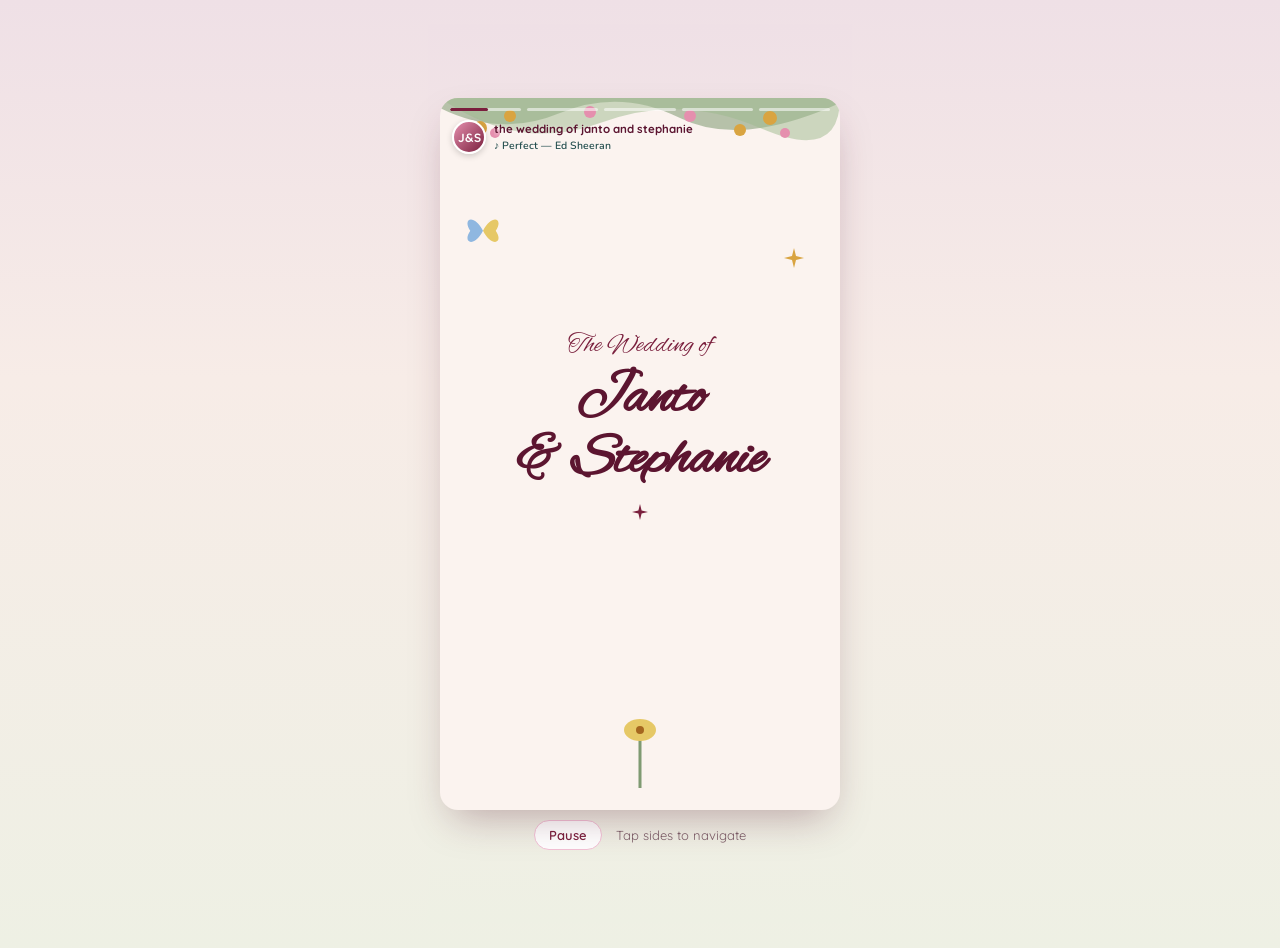
==== commit c80700dd: "add background music feature with play/pause toggle and update invitation text" ====
--- a/index.html
+++ b/index.html
@@ -219,12 +219,50 @@
     font-weight:600;font-size:13px;cursor:pointer;
   }
   .btn:hover{background:var(--cream-2);}
+
+  /* personalized "to:" block, filled in by JS from the link's ?g= code */
+  .guest-block{margin-top:16px;display:none;}
+  .guest-block.show{display:block;}
+  .guest-to{
+    font-family:'Quicksand',sans-serif;font-weight:600;
+    font-size:11.5px;letter-spacing:.14em;text-transform:uppercase;
+    color:var(--teal);margin:0 0 2px;
+  }
+  .guest-name{
+    font-family:'Alex Brush',cursive;
+    font-size:30px;line-height:1.1;color:var(--burgundy-dark);margin:0;
+  }
+
+  /* neutral screen shown when the ?g= code is missing from the guest list */
+  .invalid-screen{
+    position:fixed;inset:0;z-index:999;
+    display:none;align-items:center;justify-content:center;
+    text-align:center;padding:32px;
+    background:linear-gradient(180deg,#efe0e6,#f7ece7 40%,#eef0e4);
+  }
+  .invalid-screen.show{display:flex;}
+  .invalid-screen .inv-inner{max-width:320px;}
+  .invalid-screen h2{
+    font-family:'Alex Brush',cursive;font-size:42px;
+    color:var(--burgundy);margin:0 0 14px;
+  }
+  .invalid-screen p{
+    font-family:'Nunito',sans-serif;font-size:14.5px;
+    line-height:1.7;color:var(--ink);margin:0;
+  }
+
   @media (prefers-reduced-motion: reduce){
     .twinkle,.butterfly,.seg-fill.grow{animation:none !important;}
   }
 </style>
 </head>
 <body>
+<!-- Background music. Drop your file in and uncomment the <source>.
+     Lives outside the slideshow logic, so changing slides never restarts it. -->
+<audio id="bgm" loop preload="auto">
+  <!-- <source src="assets/song.mp3" type="audio/mpeg"> -->
+</audio>
+
 <div class="stage-wrap">
   <div class="stage" id="stage">
     <div class="progress" id="progress"></div>
@@ -237,7 +275,7 @@
       </div>
       <div class="ig-text">
         <p class="ig-title">the wedding of janto and stephanie</p>
-        <p class="ig-song">♪ <span id="songName">Perfect — Ed Sheeran</span></p>
+        <p class="ig-song" id="musicToggle" style="cursor:pointer;">♪ <span id="songName">Perfect — Ed Sheeran</span></p>
       </div>
     </div>
 
@@ -264,6 +302,10 @@
         <div class="sparkle twinkle fade d3" style="position:relative;width:16px;height:16px;margin-top:6px;">
           <svg viewBox="0 0 20 20"><path d="M10 0 L12 8 L20 10 L12 12 L10 20 L8 12 L0 10 L8 8 Z" fill="var(--burgundy)"/></svg>
         </div>
+        <div class="guest-block fade d4" id="guestBlock">
+          <p class="guest-to">To</p>
+          <p class="guest-name" id="guestName"></p>
+        </div>
       </div>
 
       <svg class="fade d4" width="90" height="70" viewBox="0 0 90 70">
@@ -275,9 +317,12 @@
 
     <!-- SLIDE 2: PORTRAIT DUET + FOUNTAIN -->
     <div class="slide" data-duration="4200">
-      <div class="sparkle twinkle fade d1" style="top:10px;left:50%;transform:translateX(-50%);width:22px;height:22px;">
-        <svg viewBox="0 0 20 20"><path d="M10 0 C10 8 14 10 20 10 C14 10 10 12 10 20 C10 12 6 10 0 10 C6 10 10 8 10 0 Z" fill="var(--rose)"/></svg>
-      </div>
+       <svg class="garland" viewBox="0 0 400 130" preserveAspectRatio="none">
+        <path d="M0 10 Q60 40 120 15 T240 20 T400 5 V0 H0 Z" fill="#7f9a72" opacity="0.55"/>
+        <path d="M0 0 Q80 55 160 25 T320 30 T400 0 V0 H0 Z" fill="#9db98e" opacity="0.5"/>
+        <g fill="#d9a441"><circle cx="40" cy="30" r="7"/><circle cx="70" cy="18" r="6"/><circle cx="330" cy="20" r="7"/><circle cx="300" cy="32" r="6"/></g>
+        <g fill="#e58fae"><circle cx="150" cy="14" r="6"/><circle cx="250" cy="18" r="6"/><circle cx="55" cy="35" r="5"/><circle cx="345" cy="35" r="5"/></g>
+      </svg>
 
       <div style="display:flex;gap:14px;margin-top:34px;" class="fade d2">
         <svg class="arch-frame" width="118" height="150" viewBox="0 0 118 150">
@@ -317,9 +362,13 @@
 
     <!-- SLIDE 3: BRIDE -->
     <div class="slide" data-duration="4200">
-      <div class="sparkle twinkle fade d1" style="top:14px;left:20px;width:20px;height:20px;">
-        <svg viewBox="0 0 20 20"><path d="M10 0 L12 8 L20 10 L12 12 L10 20 L8 12 L0 10 L8 8 Z" fill="var(--gold)"/></svg>
-      </div>
+       <svg class="garland" viewBox="0 0 400 130" preserveAspectRatio="none">
+        <path d="M0 10 Q60 40 120 15 T240 20 T400 5 V0 H0 Z" fill="#7f9a72" opacity="0.55"/>
+        <path d="M0 0 Q80 55 160 25 T320 30 T400 0 V0 H0 Z" fill="#9db98e" opacity="0.5"/>
+        <g fill="#d9a441"><circle cx="40" cy="30" r="7"/><circle cx="70" cy="18" r="6"/><circle cx="330" cy="20" r="7"/><circle cx="300" cy="32" r="6"/></g>
+        <g fill="#e58fae"><circle cx="150" cy="14" r="6"/><circle cx="250" cy="18" r="6"/><circle cx="55" cy="35" r="5"/><circle cx="345" cy="35" r="5"/></g>
+      </svg>
+
       <svg class="fade d2" width="140" height="170" viewBox="0 0 140 170" style="margin-top:26px;">
         <path d="M14 160 L14 74 A56 56 0 0 1 126 74 L126 160 Z" fill="var(--teal)" stroke="var(--rose)" stroke-width="7"/>
         <rect x="9" y="157" width="122" height="10" rx="4" fill="var(--rose)"/>
@@ -335,9 +384,13 @@
 
     <!-- SLIDE 4: GROOM -->
     <div class="slide" data-duration="4200">
-      <div class="sparkle twinkle fade d1" style="top:14px;right:20px;width:20px;height:20px;">
-        <svg viewBox="0 0 20 20"><path d="M10 0 L12 8 L20 10 L12 12 L10 20 L8 12 L0 10 L8 8 Z" fill="var(--gold)"/></svg>
-      </div>
+       <svg class="garland" viewBox="0 0 400 130" preserveAspectRatio="none">
+        <path d="M0 10 Q60 40 120 15 T240 20 T400 5 V0 H0 Z" fill="#7f9a72" opacity="0.55"/>
+        <path d="M0 0 Q80 55 160 25 T320 30 T400 0 V0 H0 Z" fill="#9db98e" opacity="0.5"/>
+        <g fill="#d9a441"><circle cx="40" cy="30" r="7"/><circle cx="70" cy="18" r="6"/><circle cx="330" cy="20" r="7"/><circle cx="300" cy="32" r="6"/></g>
+        <g fill="#e58fae"><circle cx="150" cy="14" r="6"/><circle cx="250" cy="18" r="6"/><circle cx="55" cy="35" r="5"/><circle cx="345" cy="35" r="5"/></g>
+      </svg>
+
       <svg class="fade d2" width="140" height="170" viewBox="0 0 140 170" style="margin-top:26px;">
         <path d="M14 160 L14 74 A56 56 0 0 1 126 74 L126 160 Z" fill="var(--teal)" stroke="var(--rose)" stroke-width="7"/>
         <rect x="9" y="157" width="122" height="10" rx="4" fill="var(--rose)"/>
@@ -352,7 +405,7 @@
     </div>
 
     <!-- SLIDE 5: SAVE THE DATE -->
-    <div class="slide" data-duration="6500" style="justify-content:flex-start;padding-top:44px;">
+    <div class="slide" data-duration="6500" style="justify-content:flex-start;padding-top:60px;">
       <div class="butterfly" style="top:6px;right:22px;width:28px;height:22px;">
         <svg viewBox="0 0 40 30"><path d="M20 15 C10 -5 -5 0 5 15 C-5 30 10 35 20 15 Z" fill="#e6a8c2"/><path d="M20 15 C30 -5 45 0 35 15 C45 30 30 35 20 15 Z" fill="#8fb7e0"/></svg>
       </div>
@@ -401,6 +454,112 @@
   </div>
 </div>
 
+<!-- shown instead of the invitation when the ?g= code isn't on the guest list -->
+<div class="invalid-screen" id="invalidScreen">
+  <div class="inv-inner">
+    <h2>Undangan Tidak Valid</h2>
+    <p>Tautan undangan ini tidak valid. Silakan gunakan tautan pribadi yang dikirimkan kepada Anda, atau hubungi Janto &amp; Stephanie.</p>
+  </div>
+</div>
+
+<script>
+  // ============================================================
+  //  GUEST LIST  —  the only names that get a personalized invite
+  //  ------------------------------------------------------------
+  //  Each guest gets a private code; their link is  yoursite.com/?g=CODE
+  //  Add one line per guest below:  code : 'Full Name'.
+  //
+  //  NOTE: because this is a static page with no server, the list
+  //  still lives in the page source — anyone opening DevTools can
+  //  read it. This stops casual link-editing / param-swapping; it
+  //  is not a hard security wall. The name check at the door remains
+  //  the real gate.
+  // ============================================================
+  var GUESTS = {
+    'r45bvv': 'Julio Kolopitawondal',
+    'z16na1': 'Ayu Gracia',
+    '5pii8r': 'Dyah Annisa',
+    '51yq04': 'Jelia Lolindu',
+    '0og6y7': 'Adinda Manueke',
+    '0c38nb': 'Adityano Ratu',
+    'p8uv5n': 'Dipta P',
+    'p1jx86': 'Hendriawan Jumawan',
+    'fd233t': 'Patricia Adam',
+    'inzahv': 'Raisa Maringka',
+    'w2pxq6': 'Ryan J',
+    'qgbisy': 'Elwene Lintong',
+    'o38f71': 'Julia Wowor',
+    'rhtj95': 'Astrid Mongi',
+    '4bdw2l': 'Switly Mait',
+    'kany8m': 'Erik Parera',
+    'vxbd2n': 'Clara Warouw',
+    'kwblxv': 'Michelle Surentu',
+    'h44eui': 'Nata',
+    'r8brzk': 'Aney Turambi',
+    'all76f': 'Ling-ling',
+    '6dvnlj': 'Martino',
+    'jxjlsi': 'Grady Wantah',
+    '4ez2fg': 'Junior Lakat',
+    '6oh6xw': 'Aron Kaligis',
+    'kq6t80': 'Billy Rewah',
+    '6nayyh': 'Haryo Hartoyo',
+    'j8n1ud': 'Mariska Tanauma',
+    't5psam': 'Monica Tangka',
+    'eb5j8n': 'Ai',
+    'dic1ve': 'Nikita Lengkey',
+    'dnasez': 'Pingkan Kenda',
+    'ejz7zd': 'Stevani Andries',
+    '9nr3de': 'Kezi Pangemanan',
+    '1b8zg7': 'Richi Lala',
+    '0fo5ux': 'Valdo Palenewen',
+    'vd4nan': 'Henry Burhan & Jes',
+    's144ik': 'Ziby Makalew',
+    'ibioln': 'Cika',
+    'k9xke2': 'Ecei',
+    '5gj8oo': 'Stevan',
+    'uunf5c': 'Maynard',
+    'y9p3oa': 'Riry',
+    'fv58eh': 'Jojo',
+    '4e39mt': 'Seyla',
+    'r7bgoq': 'Abe',
+    'uyph5k': 'Beny',
+    '68qr9x': 'Ipin',
+    'hro05h': 'Del',
+    'zfmi3l': 'Ika Pankey',
+    '08am87': 'Ika Kason',
+    '6wjb9k': 'Yoga',
+    'ziwf5i': 'Cindry',
+    'wfxuxn': 'Tinut',
+    'tjj8rm': 'Gead',
+    '090jl6': 'Ifer',
+    'xviguk': 'Dada',
+    'pd2vmg': 'Mas Aiko',
+  };
+
+  // ---- read the invite code from the link, e.g. yoursite.com/?g=k7f2a9 ----
+  var inviteCode = (new URLSearchParams(window.location.search).get('g') || '').trim();
+  var guestName = null;
+  var invalidInvite = false;
+
+  if (inviteCode){
+    if (Object.prototype.hasOwnProperty.call(GUESTS, inviteCode)){
+      guestName = GUESTS[inviteCode];
+    } else {
+      // code present but not on the list → block, show neutral message
+      invalidInvite = true;
+    }
+  }
+  // (no code at all → generic invite: names + story, but no personalized "To:")
+
+  if (invalidInvite){
+    document.getElementById('invalidScreen').classList.add('show');
+    document.querySelector('.stage-wrap').style.display = 'none';
+  } else if (guestName){
+    document.getElementById('guestName').textContent = guestName;
+    document.getElementById('guestBlock').classList.add('show');
+  }
+</script>
+
 <script>
   const slides = document.querySelectorAll('.slide');
   const progressEl = document.getElementById('progress');
@@ -420,51 +579,74 @@
   });
   const fills = document.querySelectorAll('.seg-fill');
 
-  function render(){
+  // ---- rAF-driven progress: fills each segment smoothly and advances ----
+  let elapsed = 0;      // ms spent on the current slide
+  let lastTs  = null;   // timestamp of previous frame
+
+  function slideDur(){ return parseInt(slides[current].dataset.duration || 4000, 10); }
+
+  function showSlide(){
     slides.forEach((s,i)=>s.classList.toggle('active', i===current));
-    fills.forEach((f,i)=>{
-      f.classList.remove('grow','full');
-      f.style.animationDuration='';
-      if(i<current){ f.classList.add('full'); }
-      else if(i===current){
-        f.style.width='0%';
-        void f.offsetWidth;
-        const dur = slides[current].dataset.duration || 4000;
-        f.style.animationDuration = dur+'ms';
-        f.classList.add('grow');
-      } else {
-        f.style.width='0%';
+    // past segments full, current + future empty (current fills via frame())
+    fills.forEach((f,i)=>{ f.style.width = i < current ? '100%' : '0%'; });
+    elapsed = 0;
+    lastTs  = null;
+  }
+
+  function frame(ts){
+    if(playing){
+      if(lastTs != null) elapsed += ts - lastTs;
+      lastTs = ts;
+      const dur = slideDur();
+      let frac = elapsed / dur;
+      if(frac > 1) frac = 1;
+      fills[current].style.width = (frac * 100) + '%';
+      if(elapsed >= dur){
+        current = (current + 1) % slides.length;
+        showSlide();
       }
-    });
-  }
-
-  function scheduleNext(){
-    clearTimeout(timer);
-    if(!playing) return;
-    const dur = parseInt(slides[current].dataset.duration || 4000, 10);
-    timer = setTimeout(()=>{ go(1); }, dur);
+    } else {
+      lastTs = null; // don't accumulate time while paused
+    }
+    requestAnimationFrame(frame);
   }
 
   function go(dir){
     current = (current + dir + slides.length) % slides.length;
-    render();
-    scheduleNext();
+    showSlide();
   }
 
   function jumpTo(i){
     current = i;
-    render();
-    scheduleNext();
+    showSlide();
   }
 
   function togglePlay(){
     playing = !playing;
     document.getElementById('playBtn').textContent = playing ? 'Pause' : 'Play';
-    if(playing){ scheduleNext(); } else { clearTimeout(timer); }
-  }
-
-  render();
-  scheduleNext();
+    lastTs = null;
+  }
+
+  // ---- background music: independent of the slideshow, so it never restarts ----
+  const bgm = document.getElementById('bgm');
+  const hasMusic = bgm && bgm.querySelector('source');
+  function startMusic(){ if(hasMusic) bgm.play().catch(()=>{}); }
+  // browsers block audio autoplay until a user gesture — start on first tap
+  if(hasMusic){
+    window.addEventListener('pointerdown', function once(){
+      startMusic();
+      window.removeEventListener('pointerdown', once);
+    });
+    document.getElementById('musicToggle').addEventListener('click', function(e){
+      e.stopPropagation();
+      if(bgm.paused) bgm.play().catch(()=>{}); else bgm.pause();
+    });
+  }
+
+  if(!invalidInvite){
+    showSlide();
+    requestAnimationFrame(frame);
+  }
 </script>
 </body>
 </html>
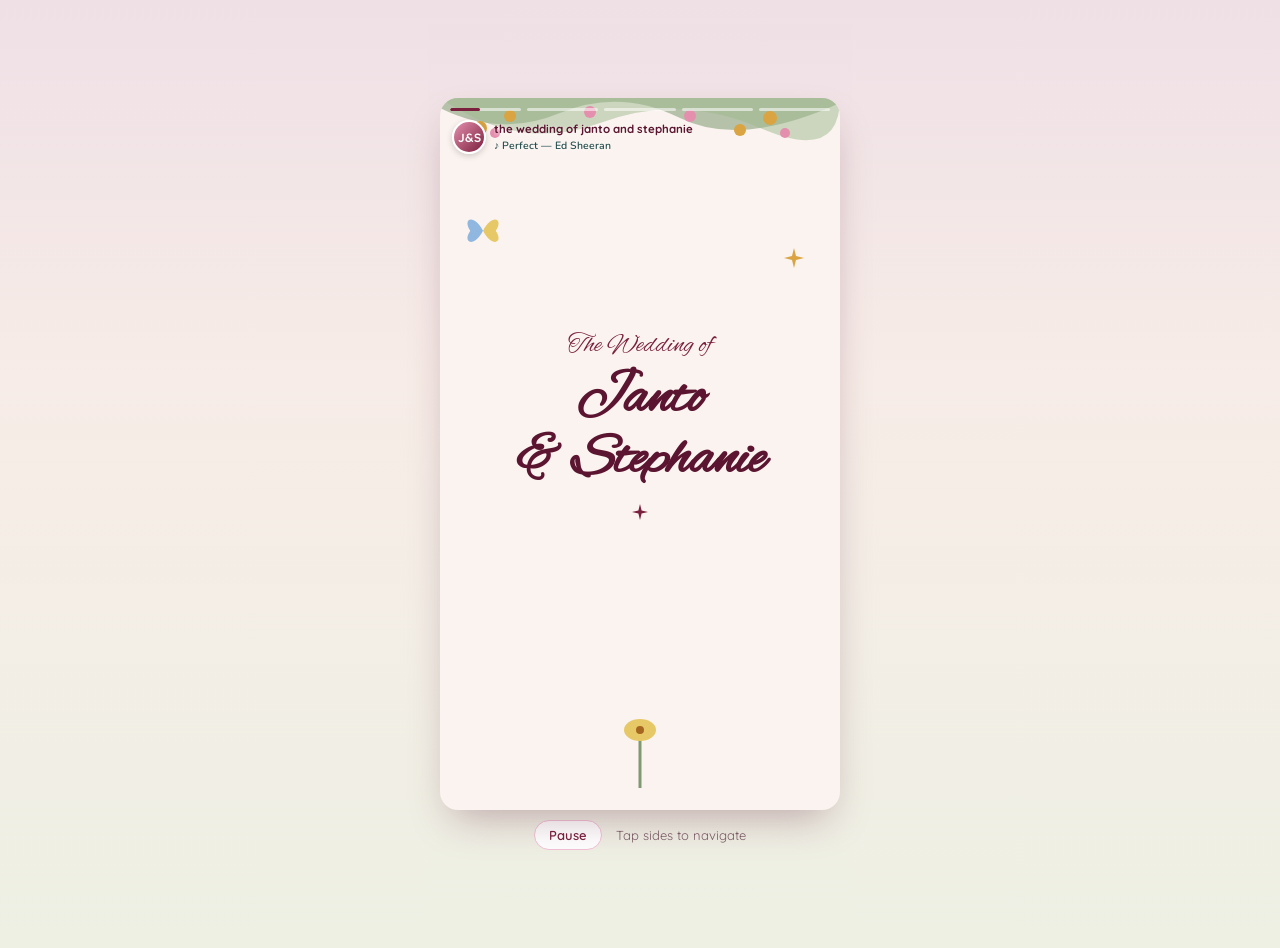
==== commit 5134059f: "update names and event details in invitation slides for clarity and consistency" ====
--- a/index.html
+++ b/index.html
@@ -343,7 +343,7 @@
         </svg>
       </div>
 
-      <p class="fade d3" style="font-family:'Alex Brush',cursive;font-size:22px;color:var(--burgundy);margin:14px 0 0;">Stephanie &amp; Janto</p>
+      <p class="fade d3" style="font-family:'Alex Brush',cursive;font-size:22px;color:var(--burgundy);margin:14px 0 0;">Janto &amp; Stephanie</p>
 
       <svg class="fade d4" width="150" height="140" viewBox="0 0 150 140" style="margin-top:auto;">
         <ellipse cx="75" cy="128" rx="60" ry="9" fill="#e9c9a8" opacity="0.6"/>
@@ -360,7 +360,30 @@
       </svg>
     </div>
 
-    <!-- SLIDE 3: BRIDE -->
+
+    <!-- SLIDE 3: GROOM -->
+    <div class="slide" data-duration="4200">
+       <svg class="garland" viewBox="0 0 400 130" preserveAspectRatio="none">
+        <path d="M0 10 Q60 40 120 15 T240 20 T400 5 V0 H0 Z" fill="#7f9a72" opacity="0.55"/>
+        <path d="M0 0 Q80 55 160 25 T320 30 T400 0 V0 H0 Z" fill="#9db98e" opacity="0.5"/>
+        <g fill="#d9a441"><circle cx="40" cy="30" r="7"/><circle cx="70" cy="18" r="6"/><circle cx="330" cy="20" r="7"/><circle cx="300" cy="32" r="6"/></g>
+        <g fill="#e58fae"><circle cx="150" cy="14" r="6"/><circle cx="250" cy="18" r="6"/><circle cx="55" cy="35" r="5"/><circle cx="345" cy="35" r="5"/></g>
+      </svg>
+
+      <svg class="fade d2" width="140" height="170" viewBox="0 0 140 170" style="margin-top:26px;">
+        <path d="M14 160 L14 74 A56 56 0 0 1 126 74 L126 160 Z" fill="var(--teal)" stroke="var(--rose)" stroke-width="7"/>
+        <rect x="9" y="157" width="122" height="10" rx="4" fill="var(--rose)"/>
+        <path d="M46 120 q24 -15 48 0 l0 40 l-48 0z" fill="#fdfdfd"/>
+        <path d="M64 120 l6 8 l6 -8" stroke="#dcdcdc" stroke-width="2" fill="none"/>
+        <circle cx="70" cy="94" r="16" fill="#e8b489"/>
+        <path d="M55 84 q15 -13 30 0 q1 -11 -15 -12 q-16 1 -15 12z" fill="#241d1a"/>
+      </svg>
+      <p class="names-lockup fade d3">Janto Motulo</p>
+      <p class="parent-label fade d4">Putra dari</p>
+      <p class="parent-names fade d4">Bapak Jansen Motulo &amp;<br>Ibu Tilly Pijoh</p>
+    </div>
+
+     <!-- SLIDE 4: BRIDE -->
     <div class="slide" data-duration="4200">
        <svg class="garland" viewBox="0 0 400 130" preserveAspectRatio="none">
         <path d="M0 10 Q60 40 120 15 T240 20 T400 5 V0 H0 Z" fill="#7f9a72" opacity="0.55"/>
@@ -382,59 +405,37 @@
       <p class="parent-names fade d4">Bapak Billy Parera &amp;<br>Ibu Jeanny Boyoh</p>
     </div>
 
-    <!-- SLIDE 4: GROOM -->
-    <div class="slide" data-duration="4200">
-       <svg class="garland" viewBox="0 0 400 130" preserveAspectRatio="none">
-        <path d="M0 10 Q60 40 120 15 T240 20 T400 5 V0 H0 Z" fill="#7f9a72" opacity="0.55"/>
-        <path d="M0 0 Q80 55 160 25 T320 30 T400 0 V0 H0 Z" fill="#9db98e" opacity="0.5"/>
-        <g fill="#d9a441"><circle cx="40" cy="30" r="7"/><circle cx="70" cy="18" r="6"/><circle cx="330" cy="20" r="7"/><circle cx="300" cy="32" r="6"/></g>
-        <g fill="#e58fae"><circle cx="150" cy="14" r="6"/><circle cx="250" cy="18" r="6"/><circle cx="55" cy="35" r="5"/><circle cx="345" cy="35" r="5"/></g>
-      </svg>
-
-      <svg class="fade d2" width="140" height="170" viewBox="0 0 140 170" style="margin-top:26px;">
-        <path d="M14 160 L14 74 A56 56 0 0 1 126 74 L126 160 Z" fill="var(--teal)" stroke="var(--rose)" stroke-width="7"/>
-        <rect x="9" y="157" width="122" height="10" rx="4" fill="var(--rose)"/>
-        <path d="M46 120 q24 -15 48 0 l0 40 l-48 0z" fill="#fdfdfd"/>
-        <path d="M64 120 l6 8 l6 -8" stroke="#dcdcdc" stroke-width="2" fill="none"/>
-        <circle cx="70" cy="94" r="16" fill="#e8b489"/>
-        <path d="M55 84 q15 -13 30 0 q1 -11 -15 -12 q-16 1 -15 12z" fill="#241d1a"/>
-      </svg>
-      <p class="names-lockup fade d3">Janto Motulo</p>
-      <p class="parent-label fade d4">Putra dari</p>
-      <p class="parent-names fade d4">Bapak Jansen Motulo &amp;<br>Ibu Tilly Pijoh</p>
-    </div>
-
     <!-- SLIDE 5: SAVE THE DATE -->
     <div class="slide" data-duration="6500" style="justify-content:flex-start;padding-top:60px;">
       <div class="butterfly" style="top:6px;right:22px;width:28px;height:22px;">
         <svg viewBox="0 0 40 30"><path d="M20 15 C10 -5 -5 0 5 15 C-5 30 10 35 20 15 Z" fill="#e6a8c2"/><path d="M20 15 C30 -5 45 0 35 15 C45 30 30 35 20 15 Z" fill="#8fb7e0"/></svg>
       </div>
       <h2 class="std-header fade d1">Save the Date</h2>
-      <p class="month-label fade d1">JANUARI 2027</p>
+      <p class="month-label fade d1">3 JANUARY 2027</p>
 
       <div class="cal-row fade d2">
         <div class="cal-hero">
           <svg viewBox="0 0 64 64"><path d="M32 4 C14 4 4 16 4 32 C4 48 14 60 32 60 C50 60 60 48 60 32 C60 16 50 4 32 4 Z" fill="none" stroke="var(--burgundy)" stroke-width="3"/></svg>
-          <span class="lbl">MINGGU</span><span class="num">3</span>
+          <span class="lbl">SUNDAY</span><span class="num">3</span>
         </div>
-        <div class="cal-day"><span>Sen</span><span class="num">4</span></div>
-        <div class="cal-day"><span>Sel</span><span class="num">5</span></div>
-        <div class="cal-day"><span>Rab</span><span class="num">6</span></div>
-        <div class="cal-day"><span>Kam</span><span class="num">7</span></div>
-        <div class="cal-day"><span>Jum</span><span class="num">8</span></div>
-        <div class="cal-day"><span>Sab</span><span class="num">9</span></div>
+        <div class="cal-day"><span>MON</span><span class="num">4</span></div>
+        <div class="cal-day"><span>TUE</span><span class="num">5</span></div>
+        <div class="cal-day"><span>WED</span><span class="num">6</span></div>
+        <div class="cal-day"><span>THU</span><span class="num">7</span></div>
+        <div class="cal-day"><span>FRI</span><span class="num">8</span></div>
+        <div class="cal-day"><span>SAT</span><span class="num">9</span></div>
       </div>
 
       <div class="event-block fade d3">
-        <p class="event-title">Pemberkatan Nikah</p>
-        <p class="event-time">Pukul 10.00 WITA</p>
+        <p class="event-title">Holy Matrimony</p>
+        <p class="event-time">10:00 AM WITA</p>
         <p class="event-loc">📍 Gereja GMIM "Rut" Woloan</p>
       </div>
 
       <div class="event-block fade d4">
-        <p class="event-title">Resepsi</p>
-        <p class="event-time">Pukul 12.00 WITA</p>
-        <p class="event-loc">📍 Jhoanie</p>
+        <p class="event-title">Reception</p>
+        <p class="event-time">12:00 PM WITA</p>
+        <p class="event-loc">📍 Jhoanie Hotel</p>
       </div>
 
       <svg class="fade d5" width="90" height="60" viewBox="0 0 90 60" style="margin-top:auto;">
@@ -457,8 +458,8 @@
 <!-- shown instead of the invitation when the ?g= code isn't on the guest list -->
 <div class="invalid-screen" id="invalidScreen">
   <div class="inv-inner">
-    <h2>Undangan Tidak Valid</h2>
-    <p>Tautan undangan ini tidak valid. Silakan gunakan tautan pribadi yang dikirimkan kepada Anda, atau hubungi Janto &amp; Stephanie.</p>
+    <h2>Invalid Invitation</h2>
+    <p>This invitation link is not valid. Please use the personal link sent to you, or contact Janto &amp; Stephanie.</p>
   </div>
 </div>
 
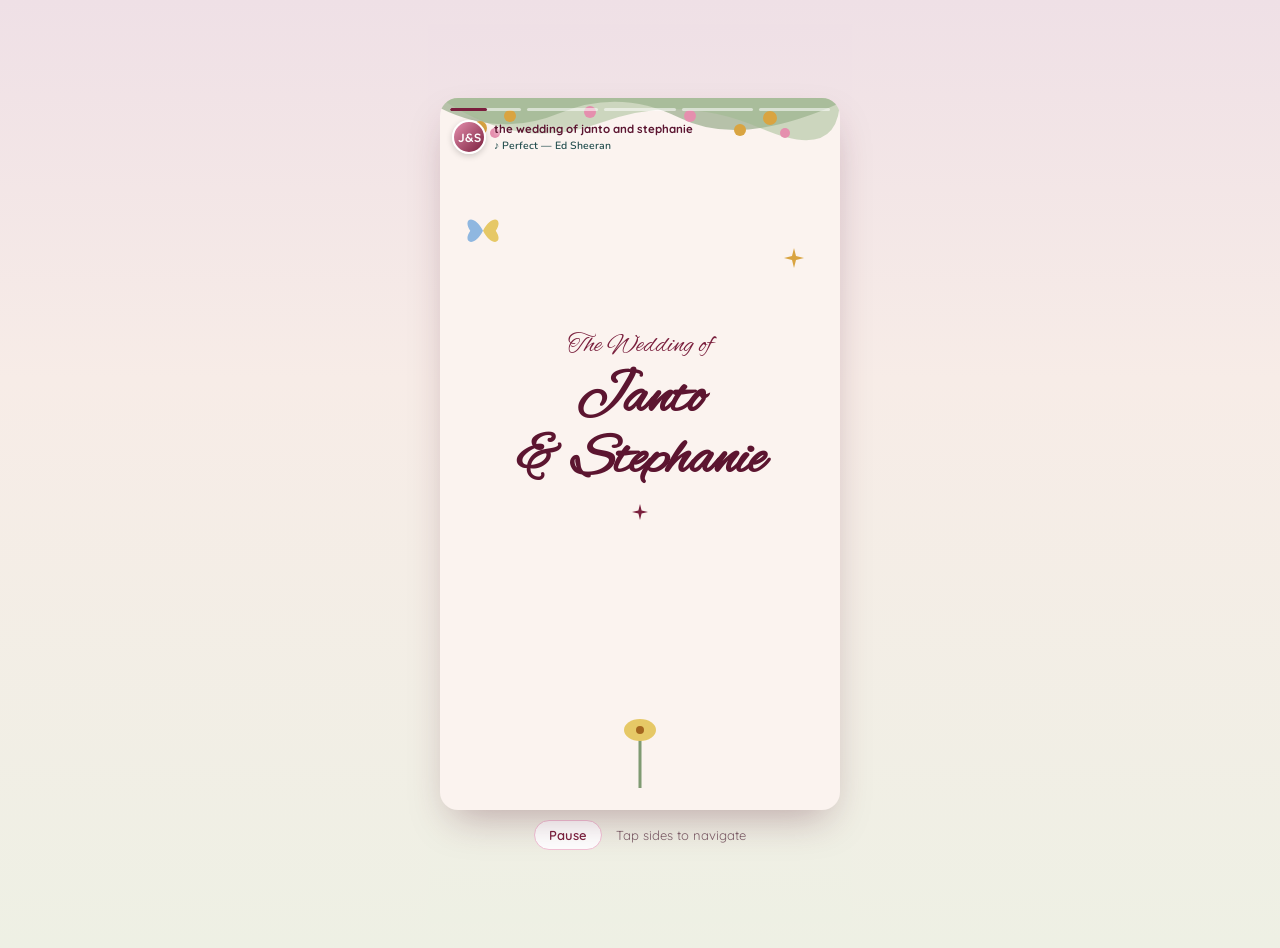
==== commit 579348ee: "add initial files for guest list and styling, implement slideshow functionality with background musi" ====
--- a/index.html
+++ b/index.html
@@ -7,254 +7,7 @@
 <link rel="preconnect" href="https://fonts.googleapis.com">
 <link rel="preconnect" href="https://fonts.gstatic.com" crossorigin>
 <link href="https://fonts.googleapis.com/css2?family=Alex+Brush&family=Quicksand:wght@500;600;700&family=Nunito:wght@400;600;700&display=swap" rel="stylesheet">
-<style>
-  :root{
-    --cream:#fbf3ef;
-    --cream-2:#f7e9e4;
-    --burgundy:#7a1f3d;
-    --burgundy-dark:#5c1530;
-    --rose:#e58fae;
-    --rose-light:#f2c1d5;
-    --teal:#234d4d;
-    --teal-light:#33685f;
-    --gold:#d9a441;
-    --sage:#7f9a72;
-    --ink:#3b2b30;
-  }
-  *{box-sizing:border-box;}
-  html,body{
-    margin:0;padding:0;
-    background:linear-gradient(180deg,#efe0e6,#f7ece7 40%,#eef0e4);
-    font-family:'Nunito',sans-serif;
-    color:var(--ink);
-    min-height:100vh;
-    display:flex;align-items:center;justify-content:center;
-    padding:24px 12px;
-  }
-  .stage-wrap{
-    display:flex;flex-direction:column;align-items:center;gap:10px;
-  }
-  .stage{
-    position:relative;
-    width:min(92vw,400px);
-    aspect-ratio:9/16;
-    background:var(--cream);
-    border-radius:18px;
-    overflow:hidden;
-    box-shadow:0 18px 40px -12px rgba(90,30,50,0.35);
-  }
-  .progress{
-    position:absolute;top:10px;left:10px;right:10px;
-    display:flex;gap:6px;z-index:50;
-  }
-  .seg{
-    flex:1;height:3px;border-radius:3px;
-    background:rgba(255,255,255,0.55);
-    overflow:hidden;cursor:pointer;
-  }
-  .seg-fill{
-    height:100%;width:0%;background:var(--burgundy);
-    border-radius:3px;
-  }
-  .seg-fill.grow{animation:growfill linear forwards;}
-  .seg-fill.full{width:100%;}
-  @keyframes growfill{from{width:0%;}to{width:100%;}}
-
-  .tap-zone{
-    position:absolute;top:0;bottom:0;width:50%;z-index:40;
-    cursor:pointer;
-  }
-  .tap-left{left:0;}
-  .tap-right{right:0;}
-
-  .slide{
-    position:absolute;inset:0;
-    opacity:0;
-    transition:opacity .5s ease;
-    pointer-events:none;
-    display:flex;flex-direction:column;align-items:center;
-    padding:34px 22px 22px;
-    text-align:center;
-    overflow:hidden;
-  }
-  .slide.active{opacity:1;pointer-events:auto;}
-
-  .fade{opacity:0;transform:translateY(10px);}
-  .slide.active .fade{animation:fadeUp .7s ease forwards;}
-  .slide.active .fade.d1{animation-delay:.05s;}
-  .slide.active .fade.d2{animation-delay:.2s;}
-  .slide.active .fade.d3{animation-delay:.35s;}
-  .slide.active .fade.d4{animation-delay:.5s;}
-  .slide.active .fade.d5{animation-delay:.65s;}
-  @keyframes fadeUp{to{opacity:1;transform:translateY(0);}}
-
-  .eyebrow{
-    font-family:'Alex Brush',cursive;
-    font-size:26px;color:var(--burgundy);
-    margin:0 0 2px;
-  }
-  .title-names{
-    font-family:'Alex Brush',cursive;
-    font-size:58px;line-height:1.05;
-    color:var(--burgundy-dark);
-    margin:6px 0;
-  }
-
-  /* garland top */
-  .garland{width:100%;position:absolute;top:0;left:0;}
-
-  /* floating sparkles & butterflies */
-  .sparkle{position:absolute;color:var(--gold);}
-  .sparkle svg{width:100%;height:100%;display:block;}
-  .twinkle{animation:twinkle 2.4s ease-in-out infinite;}
-  @keyframes twinkle{0%,100%{opacity:.35;transform:scale(.8);}50%{opacity:1;transform:scale(1.05);}}
-
-  .butterfly{position:absolute;animation:flutter 5s ease-in-out infinite;}
-  @keyframes flutter{
-    0%,100%{transform:translate(0,0) rotate(-4deg);}
-    50%{transform:translate(6px,-10px) rotate(6deg);}
-  }
-
-  /* arch portrait frame */
-  .arch-frame{position:relative;}
-  .ledge{fill:none;}
-
-  .names-lockup{
-    font-family:'Alex Brush',cursive;
-    font-size:34px;color:var(--burgundy-dark);
-    margin:14px 0 2px;
-  }
-  .parent-label{
-    font-family:'Quicksand',sans-serif;
-    font-weight:600;font-size:13px;
-    color:var(--teal);letter-spacing:.02em;
-    margin:0 0 2px;
-  }
-  .parent-names{
-    font-family:'Nunito',sans-serif;
-    font-size:14.5px;color:var(--ink);
-    line-height:1.5;max-width:280px;
-  }
-
-  .std-header{
-    font-family:'Alex Brush',cursive;
-    font-size:44px;color:var(--burgundy);
-    margin:8px 0 4px;
-  }
-  .month-label{
-    font-family:'Quicksand',sans-serif;
-    font-weight:700;font-size:20px;
-    letter-spacing:.06em;color:var(--burgundy-dark);
-    margin:0 0 14px;
-  }
-  .cal-row{
-    display:flex;align-items:center;justify-content:center;gap:9px;
-    margin-bottom:18px;flex-wrap:wrap;
-  }
-  .cal-day{
-    font-family:'Quicksand',sans-serif;font-weight:600;
-    font-size:13px;color:var(--teal);
-    display:flex;flex-direction:column;align-items:center;gap:3px;
-  }
-  .cal-day .num{font-size:15px;font-weight:700;color:var(--ink);}
-  .cal-hero{
-    width:64px;height:64px;
-    display:flex;align-items:center;justify-content:center;flex-direction:column;
-    position:relative;flex-shrink:0;
-  }
-  .cal-hero svg{position:absolute;inset:0;width:100%;height:100%;}
-  .cal-hero .lbl{font-family:'Quicksand',sans-serif;font-weight:700;font-size:11px;color:var(--burgundy-dark);z-index:2;}
-  .cal-hero .num{font-family:'Quicksand',sans-serif;font-weight:700;font-size:20px;color:var(--burgundy-dark);z-index:2;}
-
-  .event-block{margin:10px 0 16px;max-width:300px;}
-  .event-title{
-    font-family:'Quicksand',sans-serif;font-weight:700;
-    font-size:15px;color:var(--rose);letter-spacing:.05em;
-    text-transform:uppercase;margin:0 0 4px;
-  }
-  .event-time{font-family:'Nunito',sans-serif;font-weight:700;font-size:14px;color:var(--ink);margin:0 0 2px;}
-  .event-loc{
-    font-family:'Nunito',sans-serif;font-weight:700;font-size:14.5px;
-    color:var(--burgundy-dark);display:flex;align-items:center;gap:5px;justify-content:center;
-  }
-
-  .bg-decor{position:absolute;inset:0;pointer-events:none;z-index:0;}
-
-  .ig-header{
-    position:absolute;top:22px;left:12px;right:64px;z-index:45;
-    display:flex;align-items:center;gap:8px;
-  }
-  .ig-avatar{
-    width:34px;height:34px;border-radius:50%;flex-shrink:0;
-    background:linear-gradient(135deg,var(--rose),var(--burgundy));
-    display:flex;align-items:center;justify-content:center;
-    border:2px solid #fff;box-shadow:0 2px 6px rgba(0,0,0,0.18);
-    overflow:hidden;
-  }
-  .ig-avatar img{width:100%;height:100%;object-fit:cover;display:block;}
-  .ig-avatar span{
-    font-family:'Quicksand',sans-serif;font-weight:700;font-size:12px;color:#fff;
-  }
-  .ig-text{text-align:left;min-width:0;}
-  .ig-title{
-    margin:0;font-family:'Quicksand',sans-serif;font-weight:700;font-size:11.5px;
-    color:var(--burgundy-dark);text-shadow:0 1px 4px rgba(255,255,255,0.85);
-    white-space:nowrap;overflow:hidden;text-overflow:ellipsis;
-  }
-  .ig-song{
-    margin:2px 0 0;font-family:'Nunito',sans-serif;font-weight:600;font-size:10.5px;
-    color:var(--teal);display:flex;align-items:center;gap:3px;
-    text-shadow:0 1px 4px rgba(255,255,255,0.85);
-    white-space:nowrap;overflow:hidden;text-overflow:ellipsis;
-  }
-
-  .controls{
-    display:flex;gap:14px;align-items:center;
-    font-family:'Quicksand',sans-serif;font-size:13px;color:#7a5c66;
-  }
-  .btn{
-    border:1px solid var(--rose-light);background:#fff;
-    color:var(--burgundy);border-radius:20px;
-    padding:6px 14px;font-family:'Quicksand',sans-serif;
-    font-weight:600;font-size:13px;cursor:pointer;
-  }
-  .btn:hover{background:var(--cream-2);}
-
-  /* personalized "to:" block, filled in by JS from the link's ?g= code */
-  .guest-block{margin-top:16px;display:none;}
-  .guest-block.show{display:block;}
-  .guest-to{
-    font-family:'Quicksand',sans-serif;font-weight:600;
-    font-size:11.5px;letter-spacing:.14em;text-transform:uppercase;
-    color:var(--teal);margin:0 0 2px;
-  }
-  .guest-name{
-    font-family:'Alex Brush',cursive;
-    font-size:30px;line-height:1.1;color:var(--burgundy-dark);margin:0;
-  }
-
-  /* neutral screen shown when the ?g= code is missing from the guest list */
-  .invalid-screen{
-    position:fixed;inset:0;z-index:999;
-    display:none;align-items:center;justify-content:center;
-    text-align:center;padding:32px;
-    background:linear-gradient(180deg,#efe0e6,#f7ece7 40%,#eef0e4);
-  }
-  .invalid-screen.show{display:flex;}
-  .invalid-screen .inv-inner{max-width:320px;}
-  .invalid-screen h2{
-    font-family:'Alex Brush',cursive;font-size:42px;
-    color:var(--burgundy);margin:0 0 14px;
-  }
-  .invalid-screen p{
-    font-family:'Nunito',sans-serif;font-size:14.5px;
-    line-height:1.7;color:var(--ink);margin:0;
-  }
-
-  @media (prefers-reduced-motion: reduce){
-    .twinkle,.butterfly,.seg-fill.grow{animation:none !important;}
-  }
-</style>
+<link rel="stylesheet" href="style.css">
 </head>
 <body>
 <!-- Background music. Drop your file in and uncomment the <source>.
@@ -463,191 +216,7 @@
   </div>
 </div>
 
-<script>
-  // ============================================================
-  //  GUEST LIST  —  the only names that get a personalized invite
-  //  ------------------------------------------------------------
-  //  Each guest gets a private code; their link is  yoursite.com/?g=CODE
-  //  Add one line per guest below:  code : 'Full Name'.
-  //
-  //  NOTE: because this is a static page with no server, the list
-  //  still lives in the page source — anyone opening DevTools can
-  //  read it. This stops casual link-editing / param-swapping; it
-  //  is not a hard security wall. The name check at the door remains
-  //  the real gate.
-  // ============================================================
-  var GUESTS = {
-    'r45bvv': 'Julio Kolopitawondal',
-    'z16na1': 'Ayu Gracia',
-    '5pii8r': 'Dyah Annisa',
-    '51yq04': 'Jelia Lolindu',
-    '0og6y7': 'Adinda Manueke',
-    '0c38nb': 'Adityano Ratu',
-    'p8uv5n': 'Dipta P',
-    'p1jx86': 'Hendriawan Jumawan',
-    'fd233t': 'Patricia Adam',
-    'inzahv': 'Raisa Maringka',
-    'w2pxq6': 'Ryan J',
-    'qgbisy': 'Elwene Lintong',
-    'o38f71': 'Julia Wowor',
-    'rhtj95': 'Astrid Mongi',
-    '4bdw2l': 'Switly Mait',
-    'kany8m': 'Erik Parera',
-    'vxbd2n': 'Clara Warouw',
-    'kwblxv': 'Michelle Surentu',
-    'h44eui': 'Nata',
-    'r8brzk': 'Aney Turambi',
-    'all76f': 'Ling-ling',
-    '6dvnlj': 'Martino',
-    'jxjlsi': 'Grady Wantah',
-    '4ez2fg': 'Junior Lakat',
-    '6oh6xw': 'Aron Kaligis',
-    'kq6t80': 'Billy Rewah',
-    '6nayyh': 'Haryo Hartoyo',
-    'j8n1ud': 'Mariska Tanauma',
-    't5psam': 'Monica Tangka',
-    'eb5j8n': 'Ai',
-    'dic1ve': 'Nikita Lengkey',
-    'dnasez': 'Pingkan Kenda',
-    'ejz7zd': 'Stevani Andries',
-    '9nr3de': 'Kezi Pangemanan',
-    '1b8zg7': 'Richi Lala',
-    '0fo5ux': 'Valdo Palenewen',
-    'vd4nan': 'Henry Burhan & Jes',
-    's144ik': 'Ziby Makalew',
-    'ibioln': 'Cika',
-    'k9xke2': 'Ecei',
-    '5gj8oo': 'Stevan',
-    'uunf5c': 'Maynard',
-    'y9p3oa': 'Riry',
-    'fv58eh': 'Jojo',
-    '4e39mt': 'Seyla',
-    'r7bgoq': 'Abe',
-    'uyph5k': 'Beny',
-    '68qr9x': 'Ipin',
-    'hro05h': 'Del',
-    'zfmi3l': 'Ika Pankey',
-    '08am87': 'Ika Kason',
-    '6wjb9k': 'Yoga',
-    'ziwf5i': 'Cindry',
-    'wfxuxn': 'Tinut',
-    'tjj8rm': 'Gead',
-    '090jl6': 'Ifer',
-    'xviguk': 'Dada',
-    'pd2vmg': 'Mas Aiko',
-  };
-
-  // ---- read the invite code from the link, e.g. yoursite.com/?g=k7f2a9 ----
-  var inviteCode = (new URLSearchParams(window.location.search).get('g') || '').trim();
-  var guestName = null;
-  var invalidInvite = false;
-
-  if (inviteCode){
-    if (Object.prototype.hasOwnProperty.call(GUESTS, inviteCode)){
-      guestName = GUESTS[inviteCode];
-    } else {
-      // code present but not on the list → block, show neutral message
-      invalidInvite = true;
-    }
-  }
-  // (no code at all → generic invite: names + story, but no personalized "To:")
-
-  if (invalidInvite){
-    document.getElementById('invalidScreen').classList.add('show');
-    document.querySelector('.stage-wrap').style.display = 'none';
-  } else if (guestName){
-    document.getElementById('guestName').textContent = guestName;
-    document.getElementById('guestBlock').classList.add('show');
-  }
-</script>
-
-<script>
-  const slides = document.querySelectorAll('.slide');
-  const progressEl = document.getElementById('progress');
-  let current = 0;
-  let playing = true;
-  let timer = null;
-
-  slides.forEach((s,i)=>{
-    const seg = document.createElement('div');
-    seg.className='seg';
-    seg.onclick=(e)=>{e.stopPropagation();jumpTo(i);};
-    const fill = document.createElement('div');
-    fill.className='seg-fill';
-    fill.dataset.idx=i;
-    seg.appendChild(fill);
-    progressEl.appendChild(seg);
-  });
-  const fills = document.querySelectorAll('.seg-fill');
-
-  // ---- rAF-driven progress: fills each segment smoothly and advances ----
-  let elapsed = 0;      // ms spent on the current slide
-  let lastTs  = null;   // timestamp of previous frame
-
-  function slideDur(){ return parseInt(slides[current].dataset.duration || 4000, 10); }
-
-  function showSlide(){
-    slides.forEach((s,i)=>s.classList.toggle('active', i===current));
-    // past segments full, current + future empty (current fills via frame())
-    fills.forEach((f,i)=>{ f.style.width = i < current ? '100%' : '0%'; });
-    elapsed = 0;
-    lastTs  = null;
-  }
-
-  function frame(ts){
-    if(playing){
-      if(lastTs != null) elapsed += ts - lastTs;
-      lastTs = ts;
-      const dur = slideDur();
-      let frac = elapsed / dur;
-      if(frac > 1) frac = 1;
-      fills[current].style.width = (frac * 100) + '%';
-      if(elapsed >= dur){
-        current = (current + 1) % slides.length;
-        showSlide();
-      }
-    } else {
-      lastTs = null; // don't accumulate time while paused
-    }
-    requestAnimationFrame(frame);
-  }
-
-  function go(dir){
-    current = (current + dir + slides.length) % slides.length;
-    showSlide();
-  }
-
-  function jumpTo(i){
-    current = i;
-    showSlide();
-  }
-
-  function togglePlay(){
-    playing = !playing;
-    document.getElementById('playBtn').textContent = playing ? 'Pause' : 'Play';
-    lastTs = null;
-  }
-
-  // ---- background music: independent of the slideshow, so it never restarts ----
-  const bgm = document.getElementById('bgm');
-  const hasMusic = bgm && bgm.querySelector('source');
-  function startMusic(){ if(hasMusic) bgm.play().catch(()=>{}); }
-  // browsers block audio autoplay until a user gesture — start on first tap
-  if(hasMusic){
-    window.addEventListener('pointerdown', function once(){
-      startMusic();
-      window.removeEventListener('pointerdown', once);
-    });
-    document.getElementById('musicToggle').addEventListener('click', function(e){
-      e.stopPropagation();
-      if(bgm.paused) bgm.play().catch(()=>{}); else bgm.pause();
-    });
-  }
-
-  if(!invalidInvite){
-    showSlide();
-    requestAnimationFrame(frame);
-  }
-</script>
+<script src="guests.js"></script>
+<script src="script.js"></script>
 </body>
 </html>
--- a/style.css
+++ b/style.css
@@ -0,0 +1,246 @@
+:root{
+  --cream:#fbf3ef;
+  --cream-2:#f7e9e4;
+  --burgundy:#7a1f3d;
+  --burgundy-dark:#5c1530;
+  --rose:#e58fae;
+  --rose-light:#f2c1d5;
+  --teal:#234d4d;
+  --teal-light:#33685f;
+  --gold:#d9a441;
+  --sage:#7f9a72;
+  --ink:#3b2b30;
+}
+*{box-sizing:border-box;}
+html,body{
+  margin:0;padding:0;
+  background:linear-gradient(180deg,#efe0e6,#f7ece7 40%,#eef0e4);
+  font-family:'Nunito',sans-serif;
+  color:var(--ink);
+  min-height:100vh;
+  display:flex;align-items:center;justify-content:center;
+  padding:24px 12px;
+}
+.stage-wrap{
+  display:flex;flex-direction:column;align-items:center;gap:10px;
+}
+.stage{
+  position:relative;
+  width:min(92vw,400px);
+  aspect-ratio:9/16;
+  background:var(--cream);
+  border-radius:18px;
+  overflow:hidden;
+  box-shadow:0 18px 40px -12px rgba(90,30,50,0.35);
+}
+.progress{
+  position:absolute;top:10px;left:10px;right:10px;
+  display:flex;gap:6px;z-index:50;
+}
+.seg{
+  flex:1;height:3px;border-radius:3px;
+  background:rgba(255,255,255,0.55);
+  overflow:hidden;cursor:pointer;
+}
+.seg-fill{
+  height:100%;width:0%;background:var(--burgundy);
+  border-radius:3px;
+}
+.seg-fill.grow{animation:growfill linear forwards;}
+.seg-fill.full{width:100%;}
+@keyframes growfill{from{width:0%;}to{width:100%;}}
+
+.tap-zone{
+  position:absolute;top:0;bottom:0;width:50%;z-index:40;
+  cursor:pointer;
+}
+.tap-left{left:0;}
+.tap-right{right:0;}
+
+.slide{
+  position:absolute;inset:0;
+  opacity:0;
+  transition:opacity .5s ease;
+  pointer-events:none;
+  display:flex;flex-direction:column;align-items:center;
+  padding:34px 22px 22px;
+  text-align:center;
+  overflow:hidden;
+}
+.slide.active{opacity:1;pointer-events:auto;}
+
+.fade{opacity:0;transform:translateY(10px);}
+.slide.active .fade{animation:fadeUp .7s ease forwards;}
+.slide.active .fade.d1{animation-delay:.05s;}
+.slide.active .fade.d2{animation-delay:.2s;}
+.slide.active .fade.d3{animation-delay:.35s;}
+.slide.active .fade.d4{animation-delay:.5s;}
+.slide.active .fade.d5{animation-delay:.65s;}
+@keyframes fadeUp{to{opacity:1;transform:translateY(0);}}
+
+.eyebrow{
+  font-family:'Alex Brush',cursive;
+  font-size:26px;color:var(--burgundy);
+  margin:0 0 2px;
+}
+.title-names{
+  font-family:'Alex Brush',cursive;
+  font-size:58px;line-height:1.05;
+  color:var(--burgundy-dark);
+  margin:6px 0;
+}
+
+/* garland top */
+.garland{width:100%;position:absolute;top:0;left:0;}
+
+/* floating sparkles & butterflies */
+.sparkle{position:absolute;color:var(--gold);}
+.sparkle svg{width:100%;height:100%;display:block;}
+.twinkle{animation:twinkle 2.4s ease-in-out infinite;}
+@keyframes twinkle{0%,100%{opacity:.35;transform:scale(.8);}50%{opacity:1;transform:scale(1.05);}}
+
+.butterfly{position:absolute;animation:flutter 5s ease-in-out infinite;}
+@keyframes flutter{
+  0%,100%{transform:translate(0,0) rotate(-4deg);}
+  50%{transform:translate(6px,-10px) rotate(6deg);}
+}
+
+/* arch portrait frame */
+.arch-frame{position:relative;}
+.ledge{fill:none;}
+
+.names-lockup{
+  font-family:'Alex Brush',cursive;
+  font-size:34px;color:var(--burgundy-dark);
+  margin:14px 0 2px;
+}
+.parent-label{
+  font-family:'Quicksand',sans-serif;
+  font-weight:600;font-size:13px;
+  color:var(--teal);letter-spacing:.02em;
+  margin:0 0 2px;
+}
+.parent-names{
+  font-family:'Nunito',sans-serif;
+  font-size:14.5px;color:var(--ink);
+  line-height:1.5;max-width:280px;
+}
+
+.std-header{
+  font-family:'Alex Brush',cursive;
+  font-size:44px;color:var(--burgundy);
+  margin:8px 0 4px;
+}
+.month-label{
+  font-family:'Quicksand',sans-serif;
+  font-weight:700;font-size:20px;
+  letter-spacing:.06em;color:var(--burgundy-dark);
+  margin:0 0 14px;
+}
+.cal-row{
+  display:flex;align-items:center;justify-content:center;gap:9px;
+  margin-bottom:18px;flex-wrap:wrap;
+}
+.cal-day{
+  font-family:'Quicksand',sans-serif;font-weight:600;
+  font-size:13px;color:var(--teal);
+  display:flex;flex-direction:column;align-items:center;gap:3px;
+}
+.cal-day .num{font-size:15px;font-weight:700;color:var(--ink);}
+.cal-hero{
+  width:64px;height:64px;
+  display:flex;align-items:center;justify-content:center;flex-direction:column;
+  position:relative;flex-shrink:0;
+}
+.cal-hero svg{position:absolute;inset:0;width:100%;height:100%;}
+.cal-hero .lbl{font-family:'Quicksand',sans-serif;font-weight:700;font-size:11px;color:var(--burgundy-dark);z-index:2;}
+.cal-hero .num{font-family:'Quicksand',sans-serif;font-weight:700;font-size:20px;color:var(--burgundy-dark);z-index:2;}
+
+.event-block{margin:10px 0 16px;max-width:300px;}
+.event-title{
+  font-family:'Quicksand',sans-serif;font-weight:700;
+  font-size:15px;color:var(--rose);letter-spacing:.05em;
+  text-transform:uppercase;margin:0 0 4px;
+}
+.event-time{font-family:'Nunito',sans-serif;font-weight:700;font-size:14px;color:var(--ink);margin:0 0 2px;}
+.event-loc{
+  font-family:'Nunito',sans-serif;font-weight:700;font-size:14.5px;
+  color:var(--burgundy-dark);display:flex;align-items:center;gap:5px;justify-content:center;
+}
+
+.bg-decor{position:absolute;inset:0;pointer-events:none;z-index:0;}
+
+.ig-header{
+  position:absolute;top:22px;left:12px;right:64px;z-index:45;
+  display:flex;align-items:center;gap:8px;
+}
+.ig-avatar{
+  width:34px;height:34px;border-radius:50%;flex-shrink:0;
+  background:linear-gradient(135deg,var(--rose),var(--burgundy));
+  display:flex;align-items:center;justify-content:center;
+  border:2px solid #fff;box-shadow:0 2px 6px rgba(0,0,0,0.18);
+  overflow:hidden;
+}
+.ig-avatar img{width:100%;height:100%;object-fit:cover;display:block;}
+.ig-avatar span{
+  font-family:'Quicksand',sans-serif;font-weight:700;font-size:12px;color:#fff;
+}
+.ig-text{text-align:left;min-width:0;}
+.ig-title{
+  margin:0;font-family:'Quicksand',sans-serif;font-weight:700;font-size:11.5px;
+  color:var(--burgundy-dark);text-shadow:0 1px 4px rgba(255,255,255,0.85);
+  white-space:nowrap;overflow:hidden;text-overflow:ellipsis;
+}
+.ig-song{
+  margin:2px 0 0;font-family:'Nunito',sans-serif;font-weight:600;font-size:10.5px;
+  color:var(--teal);display:flex;align-items:center;gap:3px;
+  text-shadow:0 1px 4px rgba(255,255,255,0.85);
+  white-space:nowrap;overflow:hidden;text-overflow:ellipsis;
+}
+
+.controls{
+  display:flex;gap:14px;align-items:center;
+  font-family:'Quicksand',sans-serif;font-size:13px;color:#7a5c66;
+}
+.btn{
+  border:1px solid var(--rose-light);background:#fff;
+  color:var(--burgundy);border-radius:20px;
+  padding:6px 14px;font-family:'Quicksand',sans-serif;
+  font-weight:600;font-size:13px;cursor:pointer;
+}
+.btn:hover{background:var(--cream-2);}
+
+/* personalized "to:" block, filled in by JS from the link's ?g= code */
+.guest-block{margin-top:16px;display:none;}
+.guest-block.show{display:block;}
+.guest-to{
+  font-family:'Quicksand',sans-serif;font-weight:600;
+  font-size:11.5px;letter-spacing:.14em;text-transform:uppercase;
+  color:var(--teal);margin:0 0 2px;
+}
+.guest-name{
+  font-family:'Alex Brush',cursive;
+  font-size:30px;line-height:1.1;color:var(--burgundy-dark);margin:0;
+}
+
+/* neutral screen shown when the ?g= code is missing from the guest list */
+.invalid-screen{
+  position:fixed;inset:0;z-index:999;
+  display:none;align-items:center;justify-content:center;
+  text-align:center;padding:32px;
+  background:linear-gradient(180deg,#efe0e6,#f7ece7 40%,#eef0e4);
+}
+.invalid-screen.show{display:flex;}
+.invalid-screen .inv-inner{max-width:320px;}
+.invalid-screen h2{
+  font-family:'Alex Brush',cursive;font-size:42px;
+  color:var(--burgundy);margin:0 0 14px;
+}
+.invalid-screen p{
+  font-family:'Nunito',sans-serif;font-size:14.5px;
+  line-height:1.7;color:var(--ink);margin:0;
+}
+
+@media (prefers-reduced-motion: reduce){
+  .twinkle,.butterfly,.seg-fill.grow{animation:none !important;}
+}
